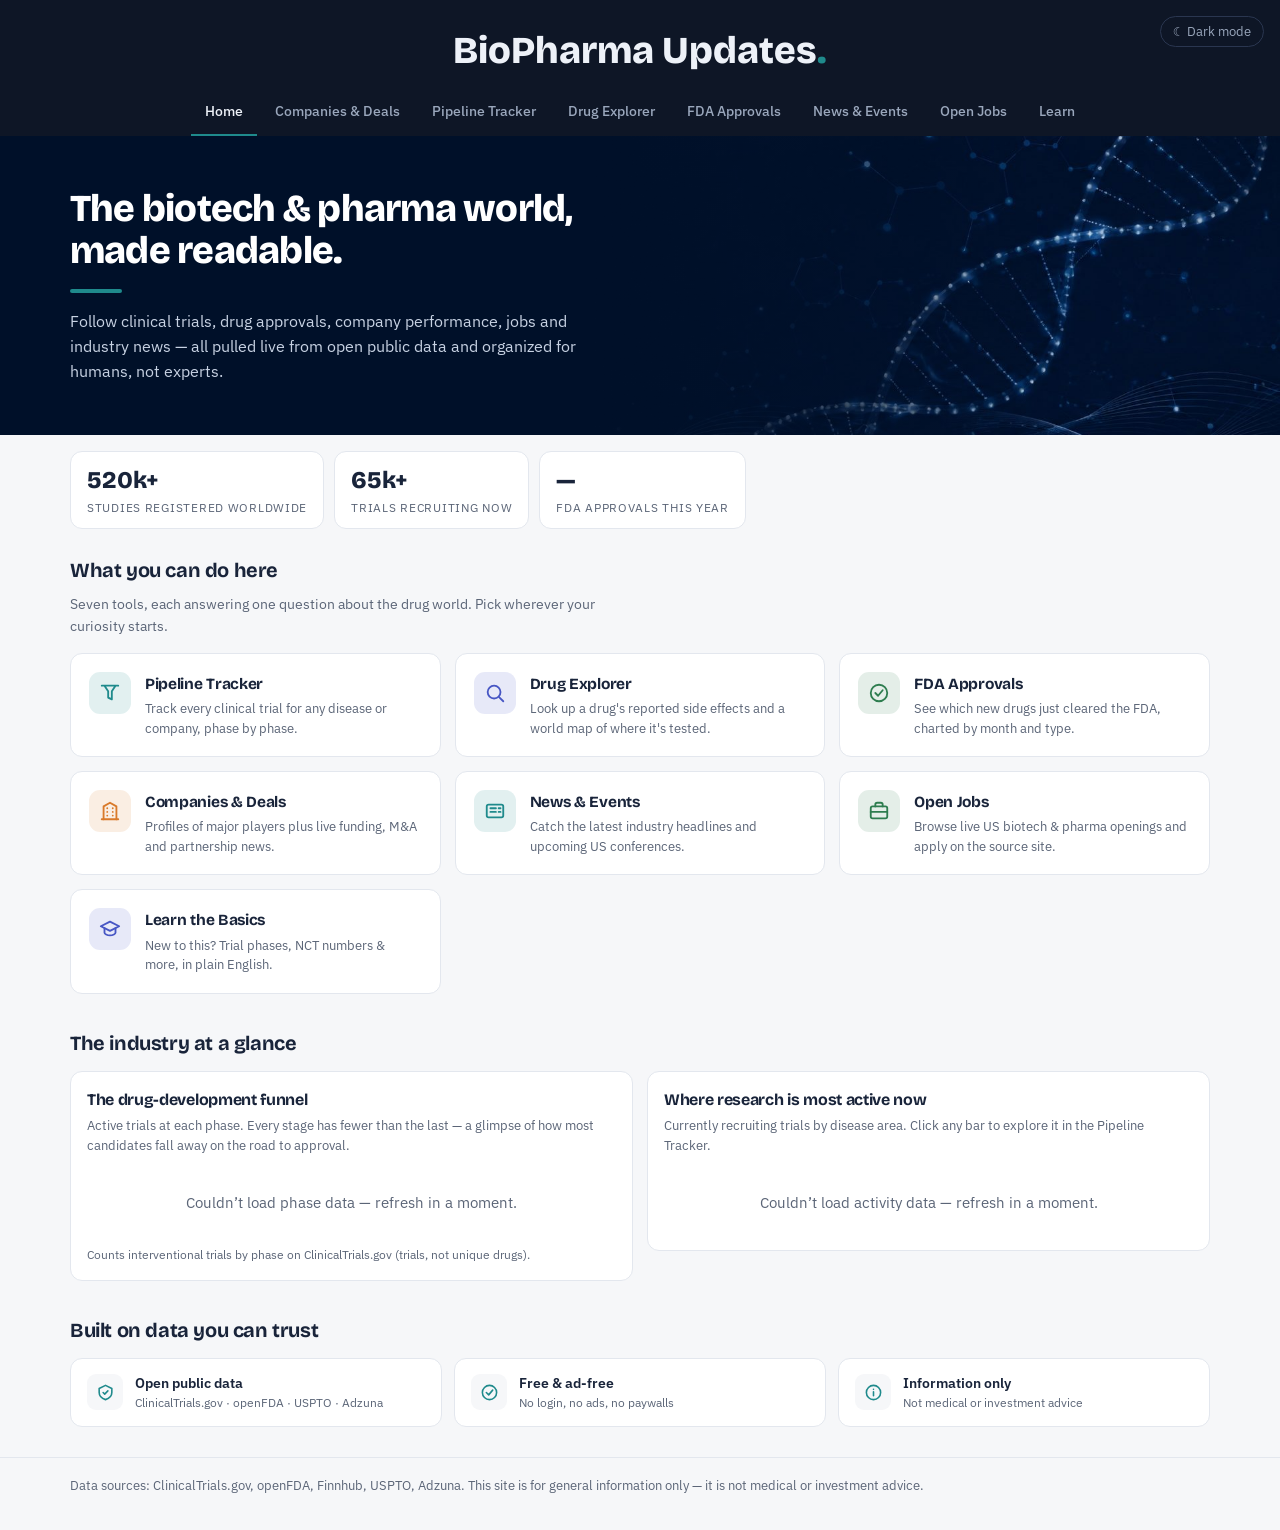
==== index.html @ 458af6ed "Add files via upload" ====
<!DOCTYPE html>
<html lang="en">
<head>
  <meta charset="UTF-8" />
  <meta name="viewport" content="width=device-width, initial-scale=1.0" />
  <title>BioPharma Updates — Trials, Stocks & Drug Intelligence</title>
  <meta name="description" content="Free dashboards for clinical trial pipelines, pharma stocks, FDA approvals, drug safety and jobs." />
  <link rel="preconnect" href="https://fonts.googleapis.com" />
  <link rel="preconnect" href="https://fonts.gstatic.com" crossorigin />
  <link href="https://fonts.googleapis.com/css2?family=Bricolage+Grotesque:opsz,wght@12..96,400;12..96,600;12..96,800&family=IBM+Plex+Sans:wght@400;500;600&family=IBM+Plex+Mono:wght@400;500&display=swap" rel="stylesheet" />
  <link rel="stylesheet" href="styles.css" />
</head>
<body>

  <header class="topbar">
    <button class="theme-toggle">☾ Dark mode</button>
    <a class="brand" href="index.html">BioPharma Updates<span class="dot">.</span></a>
    <nav class="menu">
      <a href="index.html">Home</a>
      <a href="companies.html">Companies &amp; Deals</a>
      <a href="pipeline.html">Pipeline Tracker</a>
      <a href="drugs.html">Drug Explorer</a>
      <a href="approvals.html">FDA Approvals</a>
      <a href="news.html">News &amp; Events</a>
      <a href="jobs.html">Open Jobs</a>
      <a href="learn.html">Learn</a>
    </nav>
  </header>

  <!-- Hero: DNA graphic from the image, headline & caption as real text -->
  <section class="hero2">
    <img src="hero.jpg" alt="" class="hero2-img" aria-hidden="true" />
    <div class="hero2-overlay"></div>
    <div class="wrap hero2-inner">
      <h1 class="hero2-title">The biotech &amp; pharma world,<br />made readable.</h1>
      <div class="hero2-rule"></div>
      <p class="hero2-sub">Follow clinical trials, drug approvals, company performance, jobs and
         industry news — all pulled live from open public data and organized for humans, not experts.</p>
    </div>
  </section>

  <main class="wrap">
    <div class="stats">
      <div class="stat"><div class="num" id="statStudies">520k+</div><div class="lbl">Studies registered worldwide</div></div>
      <div class="stat"><div class="num" id="statRecruiting">65k+</div><div class="lbl">Trials recruiting now</div></div>
      <div class="stat"><div class="num" id="statApprovals">—</div><div class="lbl">FDA approvals this year</div></div>
    </div>

    <!-- WHAT YOU CAN DO HERE -->
    <h2 class="section-title">What you can do here</h2>
    <p style="color:var(--muted);font-size:14px;margin:-4px 0 16px;max-width:70ch">
      Seven tools, each answering one question about the drug world. Pick wherever your curiosity starts.
    </p>
    <div class="grid cols-3">

      <a class="tool-card" href="pipeline.html">
        <span class="tool-icon ic-teal" aria-hidden="true"><svg viewBox="0 0 24 24" fill="none" stroke="currentColor" stroke-width="2" stroke-linecap="round" stroke-linejoin="round"><path d="M3 4h18M6 4l4 6v7l4 2v-9l4-6"/></svg></span>
        <div><h3 class="tool-title">Pipeline Tracker</h3><p class="tool-q">Track every clinical trial for any disease or company, phase by phase.</p></div>
      </a>

      <a class="tool-card" href="drugs.html">
        <span class="tool-icon ic-indigo" aria-hidden="true"><svg viewBox="0 0 24 24" fill="none" stroke="currentColor" stroke-width="2" stroke-linecap="round" stroke-linejoin="round"><circle cx="11" cy="11" r="7"/><path d="M21 21l-4.3-4.3"/></svg></span>
        <div><h3 class="tool-title">Drug Explorer</h3><p class="tool-q">Look up a drug's reported side effects and a world map of where it's tested.</p></div>
      </a>

      <a class="tool-card" href="approvals.html">
        <span class="tool-icon ic-green" aria-hidden="true"><svg viewBox="0 0 24 24" fill="none" stroke="currentColor" stroke-width="2" stroke-linecap="round" stroke-linejoin="round"><circle cx="12" cy="12" r="9"/><path d="M8 12l3 3 5-6"/></svg></span>
        <div><h3 class="tool-title">FDA Approvals</h3><p class="tool-q">See which new drugs just cleared the FDA, charted by month and type.</p></div>
      </a>

      <a class="tool-card" href="companies.html">
        <span class="tool-icon ic-amber" aria-hidden="true"><svg viewBox="0 0 24 24" fill="none" stroke="currentColor" stroke-width="2" stroke-linecap="round" stroke-linejoin="round"><path d="M3 21h18"/><path d="M5 21V7l7-4 7 4v14"/><path d="M9 9h.01M9 13h.01M9 17h.01M15 9h.01M15 13h.01M15 17h.01"/></svg></span>
        <div><h3 class="tool-title">Companies &amp; Deals</h3><p class="tool-q">Profiles of major players plus live funding, M&amp;A and partnership news.</p></div>
      </a>

      <a class="tool-card" href="news.html">
        <span class="tool-icon ic-teal" aria-hidden="true"><svg viewBox="0 0 24 24" fill="none" stroke="currentColor" stroke-width="2" stroke-linecap="round" stroke-linejoin="round"><rect x="3" y="5" width="18" height="14" rx="2"/><path d="M7 9h6M7 13h6M16 9h2M16 13h2"/></svg></span>
        <div><h3 class="tool-title">News &amp; Events</h3><p class="tool-q">Catch the latest industry headlines and upcoming US conferences.</p></div>
      </a>

      <a class="tool-card" href="jobs.html">
        <span class="tool-icon ic-green" aria-hidden="true"><svg viewBox="0 0 24 24" fill="none" stroke="currentColor" stroke-width="2" stroke-linecap="round" stroke-linejoin="round"><rect x="3" y="7" width="18" height="13" rx="2"/><path d="M8 7V5a2 2 0 0 1 2-2h4a2 2 0 0 1 2 2v2"/><path d="M3 13h18"/></svg></span>
        <div><h3 class="tool-title">Open Jobs</h3><p class="tool-q">Browse live US biotech &amp; pharma openings and apply on the source site.</p></div>
      </a>

      <a class="tool-card" href="learn.html">
        <span class="tool-icon ic-indigo" aria-hidden="true"><svg viewBox="0 0 24 24" fill="none" stroke="currentColor" stroke-width="2" stroke-linecap="round" stroke-linejoin="round"><path d="M12 4 2 9l10 5 10-5z"/><path d="M6 11v5c0 1.2 2.7 3 6 3s6-1.8 6-3v-5"/></svg></span>
        <div><h3 class="tool-title">Learn the Basics</h3><p class="tool-q">New to this? Trial phases, NCT numbers &amp; more, in plain English.</p></div>
      </a>

    </div>

    <!-- THE INDUSTRY AT A GLANCE -->
    <h2 class="section-title" style="margin-top:34px">The industry at a glance</h2>
    <div class="grid cols-2" style="align-items:start">
      <div class="panel">
        <h3 style="font-size:16px;margin-bottom:4px">The drug-development funnel</h3>
        <p style="color:var(--muted);font-size:13px;margin-bottom:14px">
          Active trials at each phase. Every stage has fewer than the last — a glimpse of how
          most candidates fall away on the road to approval.
        </p>
        <div id="funnel"><div class="message"><div class="spinner"></div>Loading…</div></div>
        <p style="color:var(--muted);font-size:11.5px;margin-top:12px">
          Counts interventional trials by phase on ClinicalTrials.gov (trials, not unique drugs).
        </p>
      </div>
      <div class="panel">
        <h3 style="font-size:16px;margin-bottom:4px">Where research is most active now</h3>
        <p style="color:var(--muted);font-size:13px;margin-bottom:14px">
          Currently recruiting trials by disease area. Click any bar to explore it in the Pipeline Tracker.
        </p>
        <div id="momentum"><div class="message"><div class="spinner"></div>Loading…</div></div>
      </div>
    </div>

    <!-- TRUST STRIP -->
    <h2 class="section-title" style="margin-top:34px">Built on data you can trust</h2>
    <div class="trust">
      <div class="trust-item">
        <span class="trust-ic" aria-hidden="true"><svg viewBox="0 0 24 24" fill="none" stroke="currentColor" stroke-width="2" stroke-linecap="round" stroke-linejoin="round"><path d="M12 3l8 4v5c0 5-3.5 7.5-8 9-4.5-1.5-8-4-8-9V7z"/><path d="M9 12l2 2 4-4"/></svg></span>
        <div><div class="trust-t">Open public data</div><div class="trust-d">ClinicalTrials.gov · openFDA · USPTO · Adzuna</div></div>
      </div>
      <div class="trust-item">
        <span class="trust-ic" aria-hidden="true"><svg viewBox="0 0 24 24" fill="none" stroke="currentColor" stroke-width="2" stroke-linecap="round" stroke-linejoin="round"><circle cx="12" cy="12" r="9"/><path d="M8 12l3 3 5-6"/></svg></span>
        <div><div class="trust-t">Free &amp; ad-free</div><div class="trust-d">No login, no ads, no paywalls</div></div>
      </div>
      <div class="trust-item">
        <span class="trust-ic" aria-hidden="true"><svg viewBox="0 0 24 24" fill="none" stroke="currentColor" stroke-width="2" stroke-linecap="round" stroke-linejoin="round"><circle cx="12" cy="12" r="9"/><path d="M12 11v5M12 8h.01"/></svg></span>
        <div><div class="trust-t">Information only</div><div class="trust-d">Not medical or investment advice</div></div>
      </div>
    </div>
  </main>

  <footer>
    <div class="wrap">
      Data sources: ClinicalTrials.gov, openFDA, Finnhub, USPTO, Adzuna. This site is for general
      information only — it is not medical or investment advice.
    </div>
  </footer>

  <script src="app.js"></script>
  <script>
    const esc = (typeof escapeHTML === "function") ? escapeHTML : (s) =>
      String(s).replace(/[&<>"']/g, (c) => ({ "&": "&amp;", "<": "&lt;", ">": "&gt;", '"': "&quot;", "'": "&#39;" }[c]));
    function compact(n) {
      if (n >= 1000000) return (n / 1000000).toFixed(1).replace(/\.0$/, "") + "M+";
      if (n >= 1000) return Math.floor(n / 1000) + "k+";
      return String(n);
    }
    async function countStudies(params) {
      const usp = new URLSearchParams(params);
      usp.set("countTotal", "true"); usp.set("pageSize", "1");
      const r = await fetch("https://clinicaltrials.gov/api/v2/studies?" + usp.toString());
      if (!r.ok) throw new Error("HTTP " + r.status);
      const d = await r.json();
      return typeof d.totalCount === "number" ? d.totalCount : null;
    }

    (async () => {
      try { const r = await fetch("https://clinicaltrials.gov/api/v2/stats/size"); const d = await r.json();
        if (d.totalStudies) document.getElementById("statStudies").textContent = compact(d.totalStudies); } catch (e) {}
      try { const n = await countStudies({ "filter.overallStatus": "RECRUITING" });
        if (n) document.getElementById("statRecruiting").textContent = compact(n); } catch (e) {}
      try {
        const year = new Date().getFullYear();
        const url = "https://api.fda.gov/drug/drugsfda.json?search=" +
          encodeURIComponent(`submissions.submission_status:"AP" AND submissions.submission_status_date:[${year}0101 TO ${year}1231]`) + "&limit=1";
        const r = await fetch(url); const d = await r.json();
        const total = d.meta && d.meta.results && d.meta.results.total;
        document.getElementById("statApprovals").textContent = total ? total.toLocaleString() : "—";
      } catch (e) { document.getElementById("statApprovals").textContent = "—"; }
    })();

    (async () => {
      const el = document.getElementById("funnel");
      const phases = [
        { label: "Phase 1", expr: "PHASE1", cls: "p1" }, { label: "Phase 2", expr: "PHASE2", cls: "p2" },
        { label: "Phase 3", expr: "PHASE3", cls: "p3" }, { label: "Phase 4", expr: "PHASE4", cls: "p4" },
      ];
      try {
        const counts = await Promise.all(phases.map((p) => countStudies({ "filter.advanced": "AREA[Phase]" + p.expr }).catch(() => null)));
        const valid = counts.filter((c) => typeof c === "number");
        if (!valid.length) throw new Error("no data");
        const max = Math.max(...valid);
        el.innerHTML = phases.map((p, i) => {
          const c = counts[i];
          const pct = (typeof c === "number" && max) ? Math.max(6, (c / max) * 100) : 6;
          return `<div class="funnel-row"><span class="funnel-label">${p.label}</span><span class="funnel-track"><span class="funnel-bar ${p.cls}" style="width:${pct}%">${c != null ? c.toLocaleString() : "—"}</span></span></div>`;
        }).join("");
      } catch (e) { el.innerHTML = '<p class="message" style="padding:20px">Couldn\u2019t load phase data — refresh in a moment.</p>'; }
    })();

    (async () => {
      const el = document.getElementById("momentum");
      const areas = [
        { name: "Cancer", q: "cancer" }, { name: "Diabetes", q: "diabetes" }, { name: "Obesity", q: "obesity" },
        { name: "Alzheimer's", q: "alzheimer" }, { name: "Depression", q: "depression" }, { name: "Asthma", q: "asthma" },
        { name: "Heart disease", q: "heart disease" }, { name: "HIV", q: "HIV" },
      ];
      try {
        const counts = await Promise.all(areas.map((a) => countStudies({ "query.cond": a.q, "filter.overallStatus": "RECRUITING" }).catch(() => null)));
        const rows = areas.map((a, i) => ({ name: a.name, q: a.q, n: counts[i] })).filter((a) => typeof a.n === "number").sort((a, b) => b.n - a.n);
        if (!rows.length) throw new Error("no data");
        const max = rows[0].n || 1;
        el.innerHTML = rows.map((a) => {
          const pct = Math.max(3, (a.n / max) * 100);
          const href = "pipeline.html?q=" + encodeURIComponent(a.q) + "&type=cond&status=RECRUITING";
          return `<a class="mom-row" href="${href}" title="Explore ${esc(a.name)} trials"><span class="mom-name">${esc(a.name)}</span><span class="bar-track"><span class="bar-fill" style="width:${pct}%"></span></span><span class="mom-n">${a.n.toLocaleString()}</span></a>`;
        }).join("");
      } catch (e) { el.innerHTML = '<p class="message" style="padding:20px">Couldn\u2019t load activity data — refresh in a moment.</p>'; }
    })();
  </script>
</body>
</html>
---- styles.css ----
/* ============================================================
   BioPharma Updates — shared stylesheet (used by every page)
   Design: dark navy header/hero + light content = the
   white/dark mix. A toggle switches the whole site to dark.
   ============================================================ */

:root {
  /* LIGHT THEME (default) */
  --bg: #F6F7F9;
  --surface: #FFFFFF;
  --ink: #19243A;
  --muted: #5B6577;
  --line: #E3E7EE;
  --hero: #0E1626;        /* the dark band — stays dark in both themes */
  --hero-ink: #EDF1F8;
  --hero-muted: #9AA7BC;
  /* Phase / accent colors (progress toward approval) */
  --p1: #D97A2B;
  --p2: #1F8A8C;
  --p3: #4756C4;
  --p4: #2E7D4F;
  --up: #1F8A4C;          /* stocks: gaining */
  --down: #C2433B;        /* stocks: losing */
  --radius: 12px;
}

/* DARK THEME — flipping these variables restyles every page */
[data-theme="dark"] {
  --bg: #0D1422;
  --surface: #161F33;
  --ink: #E8ECF4;
  --muted: #93A0B5;
  --line: #273349;
  --hero: #0A0F1B;
}

* { margin: 0; padding: 0; box-sizing: border-box; }

/* The HTML "hidden" attribute must win over display rules like flex/grid. */
[hidden] { display: none !important; }

body {
  background: var(--bg);
  color: var(--ink);
  font-family: "IBM Plex Sans", system-ui, sans-serif;
  font-size: 15px;
  line-height: 1.55;
}

.wrap { max-width: 1180px; margin: 0 auto; padding: 0 20px; }

h1, h2, h3, .display { font-family: "Bricolage Grotesque", sans-serif; letter-spacing: -0.02em; }
a { color: var(--p2); }

/* ---------- Top navigation (dark band, brand centered) ---------- */
.topbar {
  background: var(--hero);
  color: var(--hero-ink);
  padding: 22px 0 0;
  text-align: center;
}
.brand {
  font-family: "Bricolage Grotesque", sans-serif;
  font-weight: 800;
  font-size: clamp(26px, 4vw, 38px);
  color: var(--hero-ink);
  text-decoration: none;
  display: inline-block;
}
.brand .dot { color: var(--p2); }
nav.menu {
  display: flex; flex-wrap: wrap; justify-content: center;
  gap: 4px; padding: 12px 10px 0;
}
nav.menu a {
  color: var(--hero-muted);
  text-decoration: none;
  font-size: 13.5px;
  font-weight: 500;
  padding: 8px 14px 12px;
  border-bottom: 2px solid transparent;
}
nav.menu a:hover { color: var(--hero-ink); }
nav.menu a.active { color: var(--hero-ink); border-bottom-color: var(--p2); }

.theme-toggle {
  position: absolute; top: 16px; right: 16px;
  background: transparent; color: var(--hero-muted);
  border: 1px solid #2A3650; border-radius: 999px;
  padding: 5px 12px; font: inherit; font-size: 12.5px; cursor: pointer;
}
.theme-toggle:hover { color: var(--hero-ink); }
.topbar { position: relative; }

/* ---------- Hero (page intro inside the dark band) ---------- */
.hero { padding: 30px 20px 40px; text-align: center; }
.hero h1 { font-size: clamp(24px, 3.4vw, 34px); color: var(--hero-ink); }
.hero p { color: var(--hero-muted); max-width: 62ch; margin: 8px auto 0; }

/* ---------- Generic content blocks ---------- */
main { padding: 28px 0 60px; }
.section-title { font-size: 20px; margin: 26px 0 12px; }

.panel {
  background: var(--surface);
  border: 1px solid var(--line);
  border-radius: var(--radius);
  padding: 16px;
}

.grid { display: grid; gap: 14px; }
.grid.cols-3 { grid-template-columns: repeat(3, 1fr); }
.grid.cols-2 { grid-template-columns: repeat(2, 1fr); }
@media (max-width: 900px) { .grid.cols-3 { grid-template-columns: 1fr 1fr; } }
@media (max-width: 600px) { .grid.cols-3, .grid.cols-2 { grid-template-columns: 1fr; } }

/* Feature cards on the homepage */
.feature {
  background: var(--surface);
  border: 1px solid var(--line);
  border-radius: var(--radius);
  padding: 20px;
  text-decoration: none;
  color: var(--ink);
  display: block;
  transition: transform 0.12s ease, box-shadow 0.12s ease;
}
.feature:hover { transform: translateY(-3px); box-shadow: 0 8px 22px rgba(14,22,38,0.10); }
.feature .kicker {
  font-size: 11px; font-weight: 600; letter-spacing: 0.08em;
  text-transform: uppercase; color: var(--p2); margin-bottom: 6px;
}
.feature h3 { font-size: 17px; margin-bottom: 6px; }
.feature p { color: var(--muted); font-size: 13.5px; }

/* ---------- Forms / search panels ---------- */
.search-panel {
  background: var(--surface);
  border: 1px solid var(--line);
  border-radius: var(--radius);
  padding: 14px;
  display: flex; flex-wrap: wrap; gap: 10px; align-items: center;
}
.search-panel select, .search-panel input, .search-panel button, .key-row input, .key-row button {
  font: inherit; padding: 10px 14px; border-radius: 8px;
  border: 1px solid var(--line); background: var(--bg); color: var(--ink);
}
.search-panel input { flex: 1; min-width: 180px; }
.search-panel input:focus, .search-panel select:focus, .key-row input:focus { outline: 2px solid var(--p2); outline-offset: 1px; }
button.primary {
  background: var(--p2); color: #fff; border: none;
  font-weight: 600; cursor: pointer; padding: 10px 22px; border-radius: 8px; font: inherit;
}
button.primary:hover { filter: brightness(1.08); }

.examples { color: var(--muted); font-size: 13px; margin: 8px 4px 0; }
.examples a { cursor: pointer; }

/* ---------- Stats strip ---------- */
.stats { display: flex; flex-wrap: wrap; gap: 10px; margin: 16px 0 6px; }
.stat { background: var(--surface); border: 1px solid var(--line); border-radius: var(--radius); padding: 10px 16px; min-width: 130px; }
.stat .num { font-family: "Bricolage Grotesque", sans-serif; font-size: 24px; font-weight: 800; }
.stat .lbl { color: var(--muted); font-size: 12px; text-transform: uppercase; letter-spacing: 0.06em; }

/* ---------- Messages / spinner ---------- */
.message { text-align: center; color: var(--muted); padding: 50px 20px; }
.spinner {
  width: 28px; height: 28px; border: 3px solid var(--line);
  border-top-color: var(--p2); border-radius: 50%;
  margin: 0 auto 14px; animation: spin 0.8s linear infinite;
}
@keyframes spin { to { transform: rotate(360deg); } }
@media (prefers-reduced-motion: reduce) { .spinner { animation: none; } .feature, .card { transition: none; } }

/* ---------- Pipeline board ---------- */
.pipeline { position: relative; display: grid; grid-template-columns: repeat(4, 1fr); gap: 14px; margin: 18px 0 30px; }
.pipeline::before { content: ""; position: absolute; top: 21px; left: 4%; right: 4%; height: 2px; background: var(--line); z-index: 0; }
.col { min-width: 0; position: relative; z-index: 1; }
.capsule {
  display: flex; border-radius: 999px; overflow: hidden;
  border: 1px solid var(--line); font-weight: 600; font-size: 13px;
  margin-bottom: 12px; background: var(--surface);
}
.capsule .half-color { color: #fff; padding: 9px 0; width: 50%; text-align: center; }
.capsule .half-count { padding: 9px 0; width: 50%; text-align: center; font-family: "IBM Plex Mono", monospace; }
.col[data-phase="1"] .half-color { background: var(--p1); }
.col[data-phase="2"] .half-color { background: var(--p2); }
.col[data-phase="3"] .half-color { background: var(--p3); }
.col[data-phase="4"] .half-color { background: var(--p4); }

.card {
  background: var(--surface); border: 1px solid var(--line);
  border-left-width: 4px; border-radius: 10px;
  padding: 12px 14px; margin-bottom: 10px;
  transition: transform 0.12s ease, box-shadow 0.12s ease;
}
.card:hover { transform: translateY(-2px); box-shadow: 0 6px 18px rgba(14,22,38,0.08); }
.col[data-phase="1"] .card { border-left-color: var(--p1); }
.col[data-phase="2"] .card { border-left-color: var(--p2); }
.col[data-phase="3"] .card { border-left-color: var(--p3); }
.col[data-phase="4"] .card { border-left-color: var(--p4); }
.card .title { font-weight: 600; font-size: 13.5px; margin-bottom: 6px; }
.card .sub { color: var(--muted); font-size: 12.5px; margin-bottom: 8px; }
.card .meta { display: flex; justify-content: space-between; align-items: center; gap: 8px; flex-wrap: wrap; }
.status { font-size: 11px; font-weight: 600; padding: 2px 8px; border-radius: 999px; background: var(--bg); border: 1px solid var(--line); text-transform: capitalize; }
.status.recruiting { background: rgba(46,125,79,0.12); border-color: rgba(46,125,79,0.4); color: var(--p4); }
.mono { font-family: "IBM Plex Mono", monospace; font-size: 11.5px; color: var(--p2); text-decoration: none; }
.mono:hover { text-decoration: underline; }
.card .country { color: var(--muted); font-size: 11.5px; }
@media (max-width: 980px) { .pipeline { grid-template-columns: 1fr 1fr; } .pipeline::before { display: none; } }
@media (max-width: 560px) { .pipeline { grid-template-columns: 1fr; } }

/* ---------- Stocks ---------- */
.key-row { display: flex; flex-wrap: wrap; gap: 10px; align-items: center; margin-top: 10px; }
.key-row input { flex: 1; min-width: 220px; }
.stock {
  background: var(--surface); border: 1px solid var(--line);
  border-radius: var(--radius); padding: 16px;
}
.stock .row1 { display: flex; justify-content: space-between; align-items: baseline; gap: 8px; }
.stock .ticker { font-family: "IBM Plex Mono", monospace; font-weight: 600; }
.stock .price { font-family: "Bricolage Grotesque", sans-serif; font-size: 22px; font-weight: 800; }
.stock .name { font-weight: 600; margin-top: 2px; }
.stock .hq { color: var(--muted); font-size: 12.5px; }
.stock .chg { font-weight: 600; font-size: 13px; }
.chg.up { color: var(--up); }
.chg.down { color: var(--down); }
.stock .blurb { color: var(--muted); font-size: 12.5px; margin-top: 8px; }

/* ---------- Drug explorer ---------- */
.bar-row { display: grid; grid-template-columns: 180px 1fr 60px; gap: 10px; align-items: center; margin-bottom: 8px; font-size: 13px; }
.bar-track { background: var(--bg); border-radius: 999px; height: 10px; overflow: hidden; border: 1px solid var(--line); }
.bar-fill { height: 100%; background: var(--p3); border-radius: 999px; }
.bar-row .n { font-family: "IBM Plex Mono", monospace; color: var(--muted); text-align: right; }
@media (max-width: 560px) { .bar-row { grid-template-columns: 110px 1fr 50px; } }
.chips { display: flex; flex-wrap: wrap; gap: 8px; }
.chip {
  background: var(--surface); border: 1px solid var(--line);
  border-radius: 999px; padding: 5px 12px; font-size: 13px;
}
.chip b { font-family: "IBM Plex Mono", monospace; font-weight: 500; color: var(--muted); }
.notice {
  background: rgba(217,122,43,0.08);
  border: 1px solid rgba(217,122,43,0.35);
  border-radius: var(--radius);
  padding: 12px 16px; font-size: 13px; color: var(--ink);
  margin: 14px 0;
}

/* ---------- Learn page ---------- */
.learn-block { margin-bottom: 18px; }
.learn-block h3 { margin-bottom: 6px; font-size: 16px; }
.learn-block p { color: var(--muted); max-width: 75ch; }
.phase-tag { display: inline-block; color: #fff; border-radius: 6px; padding: 1px 8px; font-size: 12px; font-weight: 600; margin-right: 6px; }

footer {
  border-top: 1px solid var(--line);
  color: var(--muted); font-size: 12.5px;
  padding: 18px 0 34px; margin-top: 30px;
}

/* ============================================================
   ADDED: skeleton loaders, pipeline summary, News & Events
   ============================================================ */

/* Skeleton loading placeholders (shown while data is fetched) */
.skeleton {
  position: relative; overflow: hidden;
  background: var(--surface); border: 1px solid var(--line);
  border-left: 4px solid var(--line); border-radius: 10px;
  padding: 12px 14px; margin-bottom: 10px;
}
.sk-line { height: 10px; border-radius: 6px; background: var(--line); margin-bottom: 8px; }
.sk-line.short { width: 45%; }
.sk-line.med { width: 70%; }
.skeleton::after {
  content: ""; position: absolute; inset: 0;
  transform: translateX(-100%);
  background: linear-gradient(90deg, transparent, rgba(255,255,255,0.35), transparent);
  animation: shimmer 1.2s infinite;
}
[data-theme="dark"] .skeleton::after {
  background: linear-gradient(90deg, transparent, rgba(255,255,255,0.06), transparent);
}
@keyframes shimmer { 100% { transform: translateX(100%); } }
@media (prefers-reduced-motion: reduce) { .skeleton::after { animation: none; } }

/* "So what" summary banner above pipeline results */
.summary {
  background: var(--surface);
  border: 1px solid var(--line);
  border-left: 4px solid var(--p2);
  border-radius: var(--radius);
  padding: 14px 16px;
  margin: 16px 0 4px;
  font-size: 14.5px;
  line-height: 1.6;
}
.summary b { color: var(--ink); }

/* Empty-state with a suggested action */
.empty-state { text-align: center; color: var(--muted); padding: 40px 20px; }
.empty-state .big { font-family: "Bricolage Grotesque", sans-serif; font-size: 18px; color: var(--ink); margin-bottom: 6px; }

/* ---- News page ---- */
.news-tabs { display: flex; gap: 8px; margin: 6px 0 18px; flex-wrap: wrap; }
.news-tab {
  background: var(--surface); border: 1px solid var(--line);
  border-radius: 999px; padding: 8px 18px; cursor: pointer;
  font: inherit; font-size: 14px; font-weight: 600; color: var(--muted);
}
.news-tab.active { background: var(--ink); color: #fff; border-color: var(--ink); }

.news-item {
  background: var(--surface); border: 1px solid var(--line);
  border-left: 4px solid var(--p3); border-radius: 10px;
  padding: 14px 16px; margin-bottom: 10px; display: block;
  text-decoration: none; color: var(--ink);
  transition: transform 0.12s ease, box-shadow 0.12s ease;
}
.news-item:hover { transform: translateY(-2px); box-shadow: 0 6px 18px rgba(14,22,38,0.08); }
.news-item .headline { font-weight: 600; font-size: 15px; margin-bottom: 5px; }
.news-item .news-meta { color: var(--muted); font-size: 12.5px; }
.news-item .source-tag {
  display: inline-block; font-size: 11px; font-weight: 600;
  color: var(--p2); border: 1px solid var(--line); border-radius: 999px;
  padding: 1px 8px; margin-right: 8px;
}
.news-item .snippet { color: var(--muted); font-size: 13px; margin-top: 6px; }

/* ---- Events board ---- */
.event-card {
  background: var(--surface); border: 1px solid var(--line);
  border-radius: var(--radius); padding: 16px; margin-bottom: 12px;
  display: grid; grid-template-columns: 86px 1fr auto; gap: 14px; align-items: start;
}
.event-date {
  background: var(--hero); color: var(--hero-ink);
  border-radius: 10px; text-align: center; padding: 10px 6px;
}
.event-date .mon { font-size: 12px; text-transform: uppercase; letter-spacing: 0.08em; color: var(--p2); font-weight: 700; }
.event-date .day { font-family: "Bricolage Grotesque", sans-serif; font-size: 22px; font-weight: 800; line-height: 1.1; }
.event-date .yr { font-size: 12px; color: var(--hero-muted); }
.event-body .ev-name { font-weight: 600; font-size: 15.5px; margin-bottom: 4px; }
.event-body .ev-meta { color: var(--muted); font-size: 13px; line-height: 1.6; }
.event-body .ev-org { color: var(--ink); }
.cost-tag {
  font-size: 11.5px; font-weight: 700; padding: 3px 10px; border-radius: 999px;
  white-space: nowrap; align-self: start;
}
.cost-tag.free { background: rgba(46,125,79,0.12); color: var(--p4); border: 1px solid rgba(46,125,79,0.4); }
.cost-tag.paid { background: rgba(71,86,196,0.12); color: var(--p3); border: 1px solid rgba(71,86,196,0.4); }
.cost-tag.mixed { background: rgba(217,122,43,0.12); color: var(--p1); border: 1px solid rgba(217,122,43,0.4); }
@media (max-width: 560px) {
  .event-card { grid-template-columns: 70px 1fr; }
  .cost-tag { grid-column: 2; justify-self: start; margin-top: 4px; }
}

/* ============ News & Events page ============ */
.event-filters { display: flex; flex-wrap: wrap; gap: 8px; margin-top: 4px; }
.topic-chip {
  font: inherit; font-size: 13px; cursor: pointer;
  background: var(--surface); color: var(--muted);
  border: 1px solid var(--line); border-radius: 999px; padding: 7px 14px;
}
.topic-chip:hover { color: var(--ink); }
.topic-chip.active { background: var(--p2); color: #fff; border-color: var(--p2); }

/* Event cards */
.event-card {
  display: flex; gap: 14px; text-decoration: none; color: var(--ink);
  background: var(--surface); border: 1px solid var(--line);
  border-radius: var(--radius); padding: 14px;
  transition: transform 0.12s ease, box-shadow 0.12s ease;
}
.event-card:hover { transform: translateY(-2px); box-shadow: 0 6px 18px rgba(14,22,38,0.08); }
.event-date {
  flex: 0 0 56px; height: 60px; border-radius: 10px;
  background: var(--hero); color: var(--hero-ink);
  display: flex; flex-direction: column; align-items: center; justify-content: center;
}
.event-date .ed-month { font-size: 11px; text-transform: uppercase; letter-spacing: 0.06em; color: var(--p2); font-weight: 600; }
.event-date .ed-day { font-family: "Bricolage Grotesque", sans-serif; font-size: 22px; font-weight: 800; line-height: 1; }
.event-body { min-width: 0; }
.event-name { font-weight: 600; font-size: 14.5px; margin-bottom: 5px; }
.event-meta { color: var(--muted); font-size: 12.5px; margin-bottom: 2px; }
.event-tags { display: flex; flex-wrap: wrap; gap: 6px; margin-top: 8px; align-items: center; }
.cost {
  font-size: 11px; font-weight: 600; padding: 2px 9px; border-radius: 999px;
  background: var(--bg); border: 1px solid var(--line); color: var(--muted);
}
.cost.free { background: rgba(46,125,79,0.12); border-color: rgba(46,125,79,0.4); color: var(--p4); }
.event-topic { font-size: 12px; color: var(--muted); }

/* News list */
.news-item {
  display: block; text-decoration: none; color: var(--ink);
  background: var(--surface); border: 1px solid var(--line);
  border-left: 3px solid var(--p3); border-radius: 10px;
  padding: 12px 14px; margin-bottom: 10px;
  transition: transform 0.1s ease;
}
.news-item:hover { transform: translateX(2px); }
.news-title { font-weight: 600; font-size: 14px; margin-bottom: 5px; line-height: 1.4; }
.news-meta { display: flex; gap: 10px; align-items: center; }
.news-source { font-size: 12px; color: var(--p2); font-weight: 500; }
.news-time { font-size: 12px; color: var(--muted); }
@media (max-width: 560px) { .event-date { flex-basis: 48px; height: 54px; } }

/* ============ FDA Approvals (month-grouped rows) ============ */
.appr-group { margin-bottom: 22px; }
.appr-month {
  font-size: 13px; text-transform: uppercase; letter-spacing: 0.07em;
  color: var(--muted); font-weight: 600;
  padding-bottom: 7px; margin-bottom: 4px;
  border-bottom: 1px solid var(--line);
  display: flex; align-items: center; gap: 8px;
}
.appr-month-n {
  font-family: "IBM Plex Mono", monospace; font-size: 11px;
  background: var(--bg); border: 1px solid var(--line);
  border-radius: 999px; padding: 1px 8px; letter-spacing: 0;
}
.appr-row {
  display: grid;
  grid-template-columns: 116px minmax(0, 1fr) auto;
  gap: 14px; align-items: center;
  padding: 12px 6px;
  border-bottom: 1px solid var(--line);
}
.appr-row:hover { background: var(--surface); }
.appr-type {
  font-size: 11px; font-weight: 600; text-align: center;
  padding: 4px 0; border-radius: 999px;
  border: 1px solid transparent;
}
.appr-type.biologic { background: rgba(31,138,140,0.14); color: var(--p2); border-color: rgba(31,138,140,0.4); }
.appr-type.brand    { background: rgba(71,86,196,0.14);  color: var(--p3); border-color: rgba(71,86,196,0.4); }
.appr-type.generic  { background: rgba(217,122,43,0.14); color: var(--p1); border-color: rgba(217,122,43,0.4); }
.appr-type.other    { background: var(--bg); color: var(--muted); border-color: var(--line); }
.appr-main { min-width: 0; }
.appr-drug { font-weight: 600; font-size: 14px; }
.appr-generic { color: var(--muted); font-weight: 400; font-size: 13px; }
.appr-sub { color: var(--muted); font-size: 12.5px; margin-top: 2px; }
.appr-meta { text-align: right; white-space: nowrap; }
.appr-date { display: block; font-size: 12.5px; font-weight: 500; }
.appr-app { font-family: "IBM Plex Mono", monospace; font-size: 11px; color: var(--muted); }
@media (max-width: 600px) {
  .appr-row { grid-template-columns: 1fr auto; gap: 8px; }
  .appr-type { grid-column: 1 / -1; justify-self: start; padding: 3px 12px; }
}

/* ============ FDA Approvals — chart + table ============ */
.appr-chart { display: flex; gap: 10px; align-items: flex-end; padding: 8px 4px 0; overflow-x: auto; min-height: 170px; }
.cbar { display: flex; flex-direction: column; align-items: center; gap: 5px; min-width: 44px; }
.cbar-n { font-family: "IBM Plex Mono", monospace; font-size: 12px; font-weight: 600; }
.cbar-stack {
  width: 32px; height: 130px; display: flex; flex-direction: column-reverse;
  background: var(--bg); border: 1px solid var(--line); border-bottom: none;
  border-radius: 6px 6px 0 0; overflow: hidden;
}
.cseg { width: 100%; transition: height 0.3s ease; }
.cseg.generic { background: var(--p1); }
.cseg.brand { background: var(--p3); }
.cseg.biologic { background: var(--p2); }
.cbar-label { font-size: 11px; color: var(--muted); text-align: center; line-height: 1.25; }
.chart-legend { display: flex; gap: 16px; flex-wrap: wrap; margin-top: 12px; font-size: 12.5px; color: var(--muted); }
.chart-legend span { display: inline-flex; align-items: center; gap: 6px; }
.lg-dot { width: 10px; height: 10px; border-radius: 3px; display: inline-block; }

.appr-table-wrap { overflow-x: auto; margin-top: 16px; border: 1px solid var(--line); border-radius: var(--radius); }
.appr-table { width: 100%; border-collapse: collapse; font-size: 13.5px; }
.appr-table th, .appr-table td { text-align: left; padding: 11px 14px; border-bottom: 1px solid var(--line); vertical-align: top; }
.appr-table th {
  background: var(--surface); font-size: 11.5px; text-transform: uppercase;
  letter-spacing: 0.05em; color: var(--muted); white-space: nowrap;
}
.appr-table th[data-sort] { cursor: pointer; user-select: none; }
.appr-table th[data-sort]:hover { color: var(--ink); }
.appr-table tbody tr:last-child td { border-bottom: none; }
.appr-table tbody tr:hover { background: var(--surface); }
.appr-table td.nowrap { white-space: nowrap; }
.appr-table .appr-drug { font-weight: 600; }
.appr-table .appr-generic { color: var(--muted); font-weight: 400; font-size: 12.5px; }
.appr-table .appr-date { font-size: 12.5px; }
.appr-table .appr-app { font-family: "IBM Plex Mono", monospace; font-size: 11.5px; color: var(--muted); }
.appr-table .appr-type { display: inline-block; padding: 3px 10px; font-size: 11px; }
.appr-table a.appr-app { color: var(--p2); text-decoration: none; }
.appr-table a.appr-app:hover { text-decoration: underline; }

/* ============ Homepage: funnel + momentum ============ */
.funnel-row { display: flex; align-items: center; gap: 12px; margin-bottom: 10px; }
.funnel-label { width: 64px; text-align: right; font-weight: 600; font-size: 13px; flex: none; color: var(--ink); }
.funnel-track { flex: 1; display: flex; justify-content: center; }
.funnel-bar {
  height: 34px; border-radius: 6px; min-width: 44px;
  display: flex; align-items: center; justify-content: center;
  color: #fff; font-weight: 600; font-size: 12.5px;
  font-family: "IBM Plex Mono", monospace;
  transition: width 0.5s ease;
}
.funnel-bar.p1 { background: var(--p1); }
.funnel-bar.p2 { background: var(--p2); }
.funnel-bar.p3 { background: var(--p3); }
.funnel-bar.p4 { background: var(--p4); }

.mom-row {
  display: grid; grid-template-columns: 110px 1fr 64px; gap: 10px;
  align-items: center; padding: 6px 0; text-decoration: none; color: var(--ink);
}
.mom-row + .mom-row { border-top: 1px solid var(--line); }
.mom-name { font-size: 13.5px; font-weight: 500; }
.mom-row:hover .mom-name { color: var(--p2); }
.mom-row:hover .bar-fill { filter: brightness(1.12); }
.mom-n { font-family: "IBM Plex Mono", monospace; font-size: 12.5px; color: var(--muted); text-align: right; }

/* ============ Homepage: tool cards, trust strip, bar fill fix ============ */
.tool-card {
  display: flex; gap: 14px; align-items: flex-start; padding: 18px;
  background: var(--surface); border: 1px solid var(--line); border-radius: var(--radius);
  text-decoration: none; color: var(--ink);
  transition: transform 0.12s ease, box-shadow 0.12s ease, border-color 0.12s ease;
}
.tool-card:hover { transform: translateY(-3px); box-shadow: 0 10px 26px rgba(14,22,38,0.10); }
.tool-icon { flex: none; width: 42px; height: 42px; border-radius: 11px; display: flex; align-items: center; justify-content: center; }
.tool-icon svg { width: 22px; height: 22px; }
.ic-teal   { background: rgba(31,138,140,0.13); color: var(--p2); }
.ic-indigo { background: rgba(71,86,196,0.13);  color: var(--p3); }
.ic-green  { background: rgba(46,125,79,0.13);  color: var(--p4); }
.ic-amber  { background: rgba(217,122,43,0.13); color: var(--p1); }
.tool-title { font-size: 15.5px; margin-bottom: 3px; }
.tool-q { color: var(--muted); font-size: 13px; line-height: 1.5; }

.trust { display: flex; flex-wrap: wrap; gap: 12px; }
.trust-item {
  flex: 1; min-width: 220px; display: flex; gap: 12px; align-items: center;
  background: var(--surface); border: 1px solid var(--line); border-radius: var(--radius); padding: 14px 16px;
}
.trust-ic { flex: none; width: 36px; height: 36px; border-radius: 9px; display: flex; align-items: center; justify-content: center; background: var(--bg); color: var(--p2); }
.trust-ic svg { width: 19px; height: 19px; }
.trust-t { font-weight: 600; font-size: 13.5px; }
.trust-d { color: var(--muted); font-size: 12px; }

/* Make sure momentum bars always show a colored fill */
.mom-row .bar-track { background: var(--bg); border: 1px solid var(--line); border-radius: 999px; height: 12px; overflow: hidden; }
.mom-row .bar-fill { display: block; height: 100%; background: var(--p2); border-radius: 999px; transition: width 0.5s ease; }

/* ============ Open Jobs page ============ */
.jobs-toolbar { display: flex; gap: 10px; flex-wrap: wrap; align-items: center; margin-top: 4px; }
.job-card {
  display: block; background: var(--surface); border: 1px solid var(--line);
  border-left: 3px solid var(--p2); border-radius: 10px;
  padding: 14px 16px; text-decoration: none; color: var(--ink);
  transition: transform 0.12s ease, box-shadow 0.12s ease;
}
.job-card:hover { transform: translateY(-2px); box-shadow: 0 6px 18px rgba(14,22,38,0.08); }
.job-top { display: flex; justify-content: space-between; gap: 10px; align-items: flex-start; }
.job-title { font-weight: 600; font-size: 14.5px; line-height: 1.35; }
.job-remote {
  flex: none; font-size: 11px; font-weight: 600; color: var(--p4);
  background: rgba(46,125,79,0.12); border: 1px solid rgba(46,125,79,0.4);
  border-radius: 999px; padding: 2px 9px; white-space: nowrap;
}
.job-company { font-size: 13px; margin-top: 4px; font-weight: 500; }
.job-loc { color: var(--muted); font-weight: 400; }
.job-meta { display: flex; justify-content: space-between; gap: 10px; align-items: center; margin-top: 10px; flex-wrap: wrap; }
.job-tags { display: flex; gap: 6px; flex-wrap: wrap; }
.job-tag { font-size: 11px; color: var(--muted); background: var(--bg); border: 1px solid var(--line); border-radius: 999px; padding: 1px 8px; }
.job-date { font-size: 12px; color: var(--muted); white-space: nowrap; }
.job-tag.job-salary { color: var(--p4); background: rgba(46,125,79,0.10); border-color: rgba(46,125,79,0.35); font-weight: 600; }

/* ============ Homepage hero (text over DNA graphic) ============ */
.hero2 { position: relative; background: #001029; overflow: hidden; }
.hero2-img {
  position: absolute; inset: 0; width: 100%; height: 100%;
  object-fit: cover; object-position: right center;
}
.hero2-overlay {
  position: absolute; inset: 0;
  background: linear-gradient(90deg,
    #001029 0%, #001029 46%, rgba(0,16,41,0.55) 64%, rgba(0,16,41,0) 82%);
}
.hero2-inner { position: relative; padding-top: 52px; padding-bottom: 52px; }
.hero2-title {
  color: #fff; font-family: "Bricolage Grotesque", sans-serif;
  font-size: 38px; line-height: 1.12; font-weight: 800; margin: 0;
}
.hero2-rule { width: 52px; height: 4px; background: var(--p2); border-radius: 2px; margin: 16px 0; }
.hero2-sub { color: #c7d2e3; font-size: 15.5px; line-height: 1.6; max-width: 52ch; margin: 0; }
@media (max-width: 760px) {
  .hero2-overlay { background: linear-gradient(180deg, rgba(0,16,41,0.45) 0%, #001029 72%); }
  .hero2-title { font-size: 27px; }
  .hero2-sub { font-size: 14px; }
  .hero2-inner { padding-top: 40px; padding-bottom: 40px; }
}

/* ============ Companies & Deals ============ */
.co-card { display: flex; flex-direction: column; background: var(--surface); border: 1px solid var(--line); border-radius: var(--radius); padding: 16px; }
.co-head { display: flex; justify-content: space-between; align-items: flex-start; gap: 8px; }
.co-name { font-weight: 700; font-size: 15.5px; font-family: "Bricolage Grotesque", sans-serif; }
.co-type { flex: none; font-size: 10.5px; font-weight: 600; padding: 2px 8px; border-radius: 999px; border: 1px solid transparent; white-space: nowrap; }
.co-type.bigpharma { background: rgba(71,86,196,0.13); color: var(--p3); border-color: rgba(71,86,196,0.4); }
.co-type.biotech   { background: rgba(31,138,140,0.13); color: var(--p2); border-color: rgba(31,138,140,0.4); }
.co-type.emerging  { background: rgba(217,122,43,0.13); color: var(--p1); border-color: rgba(217,122,43,0.4); }
.co-meta { color: var(--muted); font-size: 12px; margin-top: 3px; }
.co-blurb { font-size: 13px; line-height: 1.5; margin: 10px 0; flex: 1; }
.co-tags { display: flex; gap: 6px; flex-wrap: wrap; margin-bottom: 12px; }
.co-tag { font-size: 11px; color: var(--muted); background: var(--bg); border: 1px solid var(--line); border-radius: 999px; padding: 1px 8px; }
.co-link { font-size: 13px; font-weight: 600; color: var(--p2); text-decoration: none; }
.co-link:hover { text-decoration: underline; }

.news-item { display: block; padding: 12px 14px; border: 1px solid var(--line); border-radius: 10px; margin-bottom: 9px; text-decoration: none; color: var(--ink); background: var(--surface); transition: transform 0.1s ease, box-shadow 0.1s ease; }
.news-item:hover { transform: translateY(-1px); box-shadow: 0 4px 14px rgba(14,22,38,0.07); }
.news-title { font-weight: 500; font-size: 14px; line-height: 1.4; }
.news-src { color: var(--muted); font-size: 12px; margin-top: 4px; }
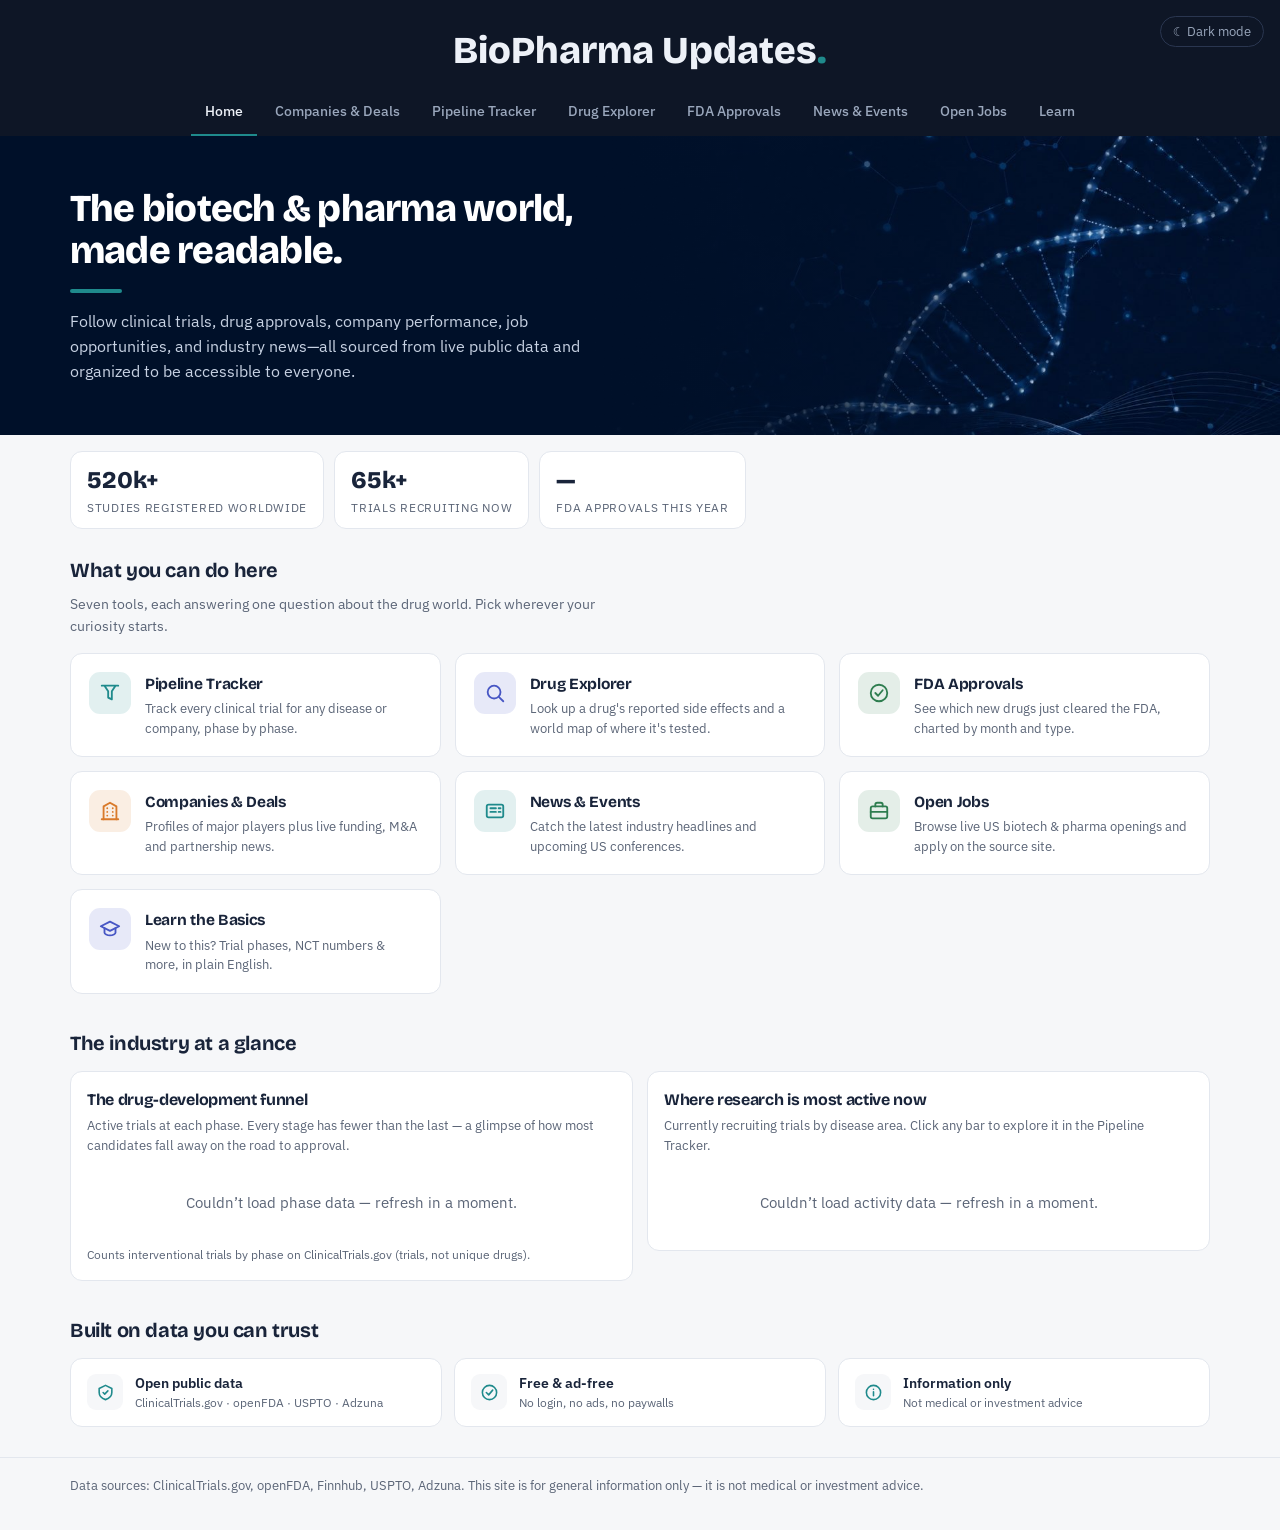
==== commit b8676bbb: "Revise hero2-sub paragraph wording Updated the hero2-sub paragraph for clarity and accessibility." ====
--- a/index.html
+++ b/index.html
@@ -34,8 +34,8 @@
     <div class="wrap hero2-inner">
       <h1 class="hero2-title">The biotech &amp; pharma world,<br />made readable.</h1>
       <div class="hero2-rule"></div>
-      <p class="hero2-sub">Follow clinical trials, drug approvals, company performance, jobs and
-         industry news — all pulled live from open public data and organized for humans, not experts.</p>
+      <p class="hero2-sub">Follow clinical trials, drug approvals, company performance, job opportunities, 
+        and industry news—all sourced from live public data and organized to be accessible to everyone.</p>
     </div>
   </section>
 
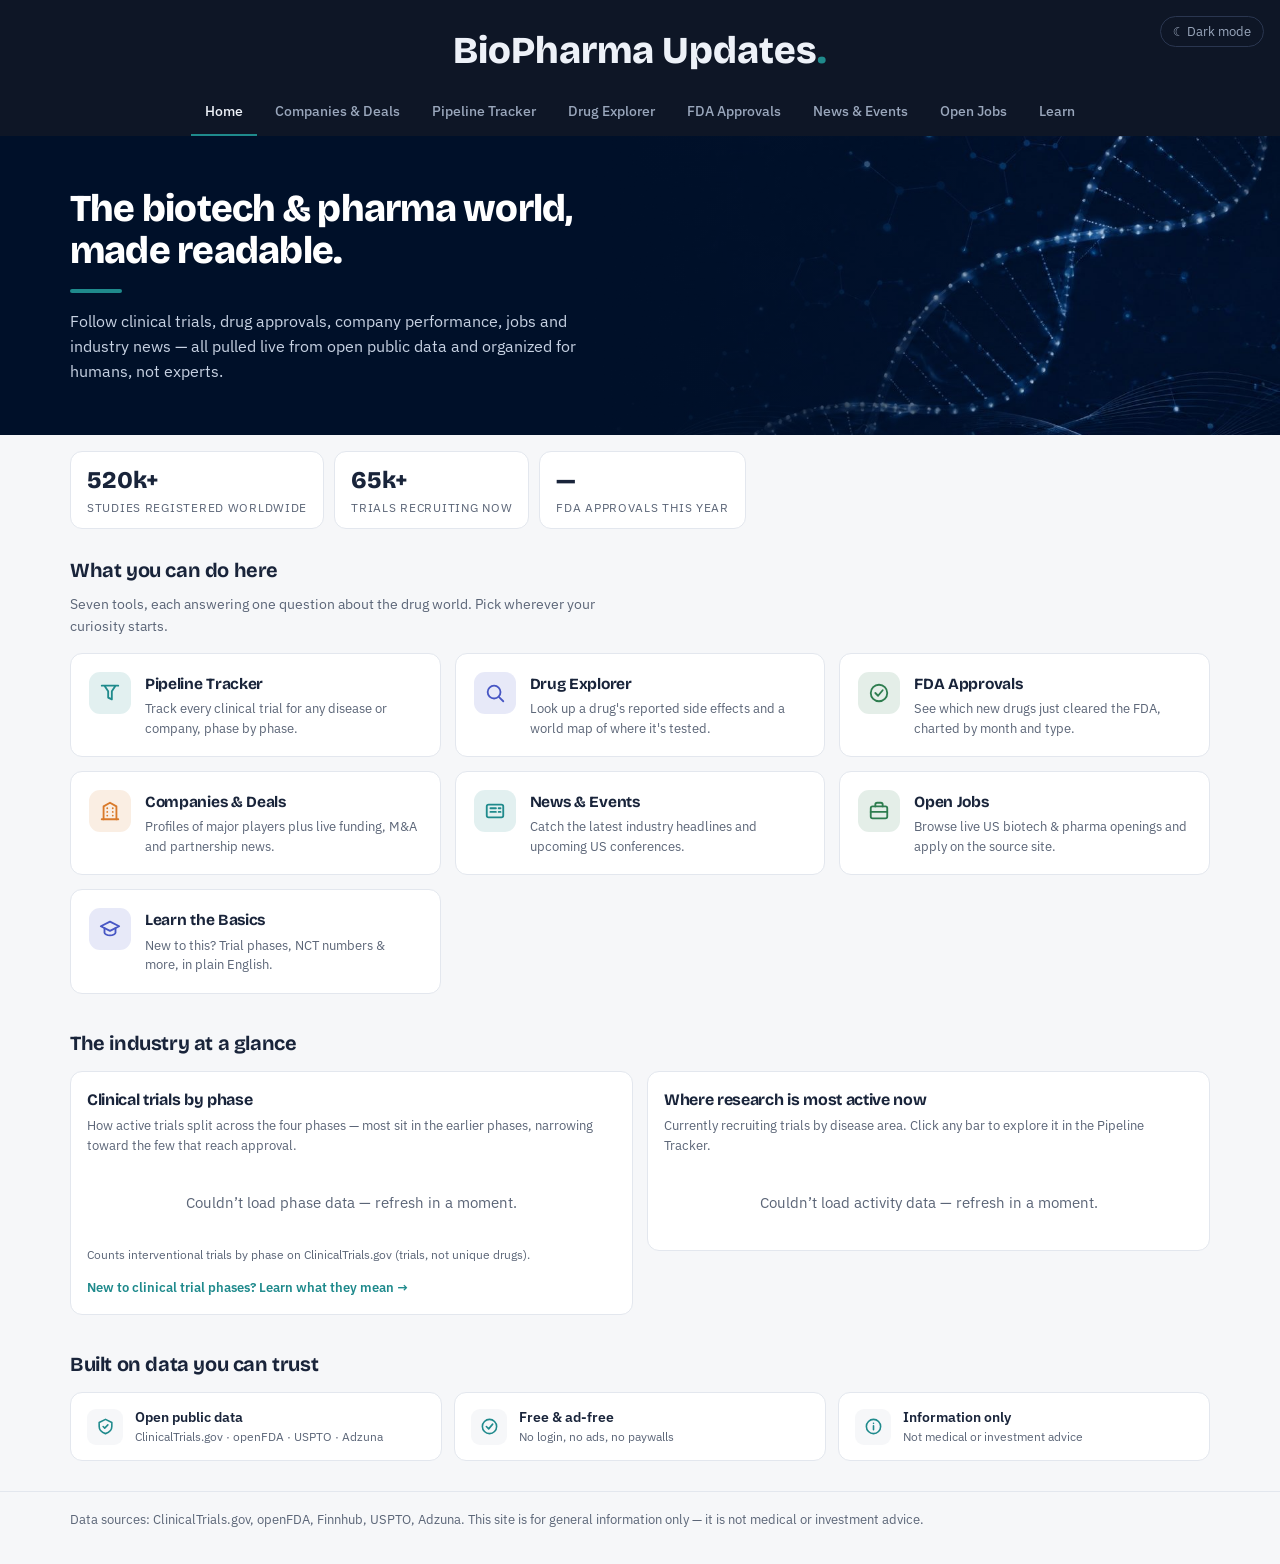
==== commit 6652e253: "Add files via upload" ====
--- a/index.html
+++ b/index.html
@@ -34,8 +34,8 @@
     <div class="wrap hero2-inner">
       <h1 class="hero2-title">The biotech &amp; pharma world,<br />made readable.</h1>
       <div class="hero2-rule"></div>
-      <p class="hero2-sub">Follow clinical trials, drug approvals, company performance, job opportunities, 
-        and industry news—all sourced from live public data and organized to be accessible to everyone.</p>
+      <p class="hero2-sub">Follow clinical trials, drug approvals, company performance, jobs and
+         industry news — all pulled live from open public data and organized for humans, not experts.</p>
     </div>
   </section>
 
@@ -94,15 +94,16 @@
     <h2 class="section-title" style="margin-top:34px">The industry at a glance</h2>
     <div class="grid cols-2" style="align-items:start">
       <div class="panel">
-        <h3 style="font-size:16px;margin-bottom:4px">The drug-development funnel</h3>
+        <h3 style="font-size:16px;margin-bottom:4px">Clinical trials by phase</h3>
         <p style="color:var(--muted);font-size:13px;margin-bottom:14px">
-          Active trials at each phase. Every stage has fewer than the last — a glimpse of how
-          most candidates fall away on the road to approval.
+          How active trials split across the four phases — most sit in the earlier phases,
+          narrowing toward the few that reach approval.
         </p>
         <div id="funnel"><div class="message"><div class="spinner"></div>Loading…</div></div>
         <p style="color:var(--muted);font-size:11.5px;margin-top:12px">
           Counts interventional trials by phase on ClinicalTrials.gov (trials, not unique drugs).
         </p>
+        <a class="pie-learn" href="learn.html">New to clinical trial phases? Learn what they mean →</a>
       </div>
       <div class="panel">
         <h3 style="font-size:16px;margin-bottom:4px">Where research is most active now</h3>
@@ -181,12 +182,31 @@
         const counts = await Promise.all(phases.map((p) => countStudies({ "filter.advanced": "AREA[Phase]" + p.expr }).catch(() => null)));
         const valid = counts.filter((c) => typeof c === "number");
         if (!valid.length) throw new Error("no data");
-        const max = Math.max(...valid);
-        el.innerHTML = phases.map((p, i) => {
-          const c = counts[i];
-          const pct = (typeof c === "number" && max) ? Math.max(6, (c / max) * 100) : 6;
-          return `<div class="funnel-row"><span class="funnel-label">${p.label}</span><span class="funnel-track"><span class="funnel-bar ${p.cls}" style="width:${pct}%">${c != null ? c.toLocaleString() : "—"}</span></span></div>`;
+        const total = valid.reduce((a, b) => a + b, 0) || 1;
+        const cx = 90, cy = 90, r = 78, ir = 47;
+        let ang = 0, slices = "";
+        phases.forEach((p, i) => {
+          const c = counts[i] || 0;
+          if (!c) return;
+          const frac = c / total, a0 = ang, a1 = ang + frac * 360; ang = a1;
+          const xy = (a) => { const rad = (a - 90) * Math.PI / 180; return [cx + r * Math.cos(rad), cy + r * Math.sin(rad)]; };
+          if (frac >= 0.999) { slices += `<circle cx="${cx}" cy="${cy}" r="${r}" fill="var(--${p.cls})"></circle>`; return; }
+          const [x0, y0] = xy(a0), [x1, y1] = xy(a1), large = (a1 - a0) > 180 ? 1 : 0;
+          slices += `<path d="M${cx},${cy} L${x0.toFixed(2)},${y0.toFixed(2)} A${r},${r} 0 ${large} 1 ${x1.toFixed(2)},${y1.toFixed(2)} Z" fill="var(--${p.cls})"></path>`;
+        });
+        const legend = phases.map((p, i) => {
+          const c = counts[i] || 0, pct = Math.round(c / total * 100);
+          return `<span class="pie-lg"><i class="lg-dot" style="background:var(--${p.cls})"></i>${p.label} <b>${c.toLocaleString()}</b> <span class="pie-pct">${pct}%</span></span>`;
         }).join("");
+        el.innerHTML = `<div class="pie-wrap">
+            <svg viewBox="0 0 180 180" class="pie-svg" role="img" aria-label="Clinical trials by phase">
+              ${slices}
+              <circle cx="${cx}" cy="${cy}" r="${ir}" fill="var(--surface)"></circle>
+              <text x="90" y="85" text-anchor="middle" class="pie-c-n">${total.toLocaleString()}</text>
+              <text x="90" y="103" text-anchor="middle" class="pie-c-l">trials</text>
+            </svg>
+            <div class="pie-legend">${legend}</div>
+          </div>`;
       } catch (e) { el.innerHTML = '<p class="message" style="padding:20px">Couldn\u2019t load phase data — refresh in a moment.</p>'; }
     })();
 
--- a/styles.css
+++ b/styles.css
@@ -98,7 +98,7 @@
 .hero p { color: var(--hero-muted); max-width: 62ch; margin: 8px auto 0; }
 
 /* ---------- Generic content blocks ---------- */
-main { padding: 28px 0 60px; }
+main { padding: 40px 0 60px; }
 .section-title { font-size: 20px; margin: 26px 0 12px; }
 
 .panel {
@@ -613,3 +613,34 @@
 .news-item:hover { transform: translateY(-1px); box-shadow: 0 4px 14px rgba(14,22,38,0.07); }
 .news-title { font-weight: 500; font-size: 14px; line-height: 1.4; }
 .news-src { color: var(--muted); font-size: 12px; margin-top: 4px; }
+
+/* ============ Homepage phase pie/donut ============ */
+.pie-wrap { display: flex; align-items: center; gap: 20px; flex-wrap: wrap; }
+.pie-svg { width: 168px; height: 168px; flex: none; }
+.pie-c-n { font-family: "Bricolage Grotesque", sans-serif; font-weight: 800; font-size: 26px; fill: var(--ink); }
+.pie-c-l { font-size: 11px; fill: var(--muted); text-transform: uppercase; letter-spacing: 0.08em; }
+.pie-legend { display: flex; flex-direction: column; gap: 9px; min-width: 150px; }
+.pie-lg { font-size: 13px; color: var(--ink); display: flex; align-items: center; gap: 7px; }
+.pie-lg b { font-family: "IBM Plex Mono", monospace; font-weight: 500; }
+.pie-pct { color: var(--muted); font-size: 12px; margin-left: auto; }
+.pie-learn { display: inline-block; margin-top: 14px; font-size: 13px; font-weight: 600; color: var(--p2); text-decoration: none; }
+.pie-learn:hover { text-decoration: underline; }
+@media (max-width: 420px) { .pie-wrap { justify-content: center; } .pie-legend { min-width: 0; width: 100%; } }
+
+/* responsive header fixes */
+@media (max-width: 680px) {
+  .topbar { padding-top: 48px; }
+  .brand { font-size: 22px; }
+  .theme-toggle { top: 12px; right: 12px; padding: 4px 10px; font-size: 11px; }
+  nav.menu { gap: 1px; padding: 10px 6px 0; }
+  nav.menu a { font-size: 12.5px; padding: 6px 10px 9px; }
+  .hero { padding: 22px 16px 28px; }
+  .hero h1 { font-size: 22px; }
+  .hero p { font-size: 14px; }
+  main { padding-top: 30px; }
+  .section-title { font-size: 18px; }
+}
+@media (max-width: 380px) {
+  .brand { font-size: 20px; }
+  nav.menu a { font-size: 12px; padding: 6px 8px 9px; }
+}
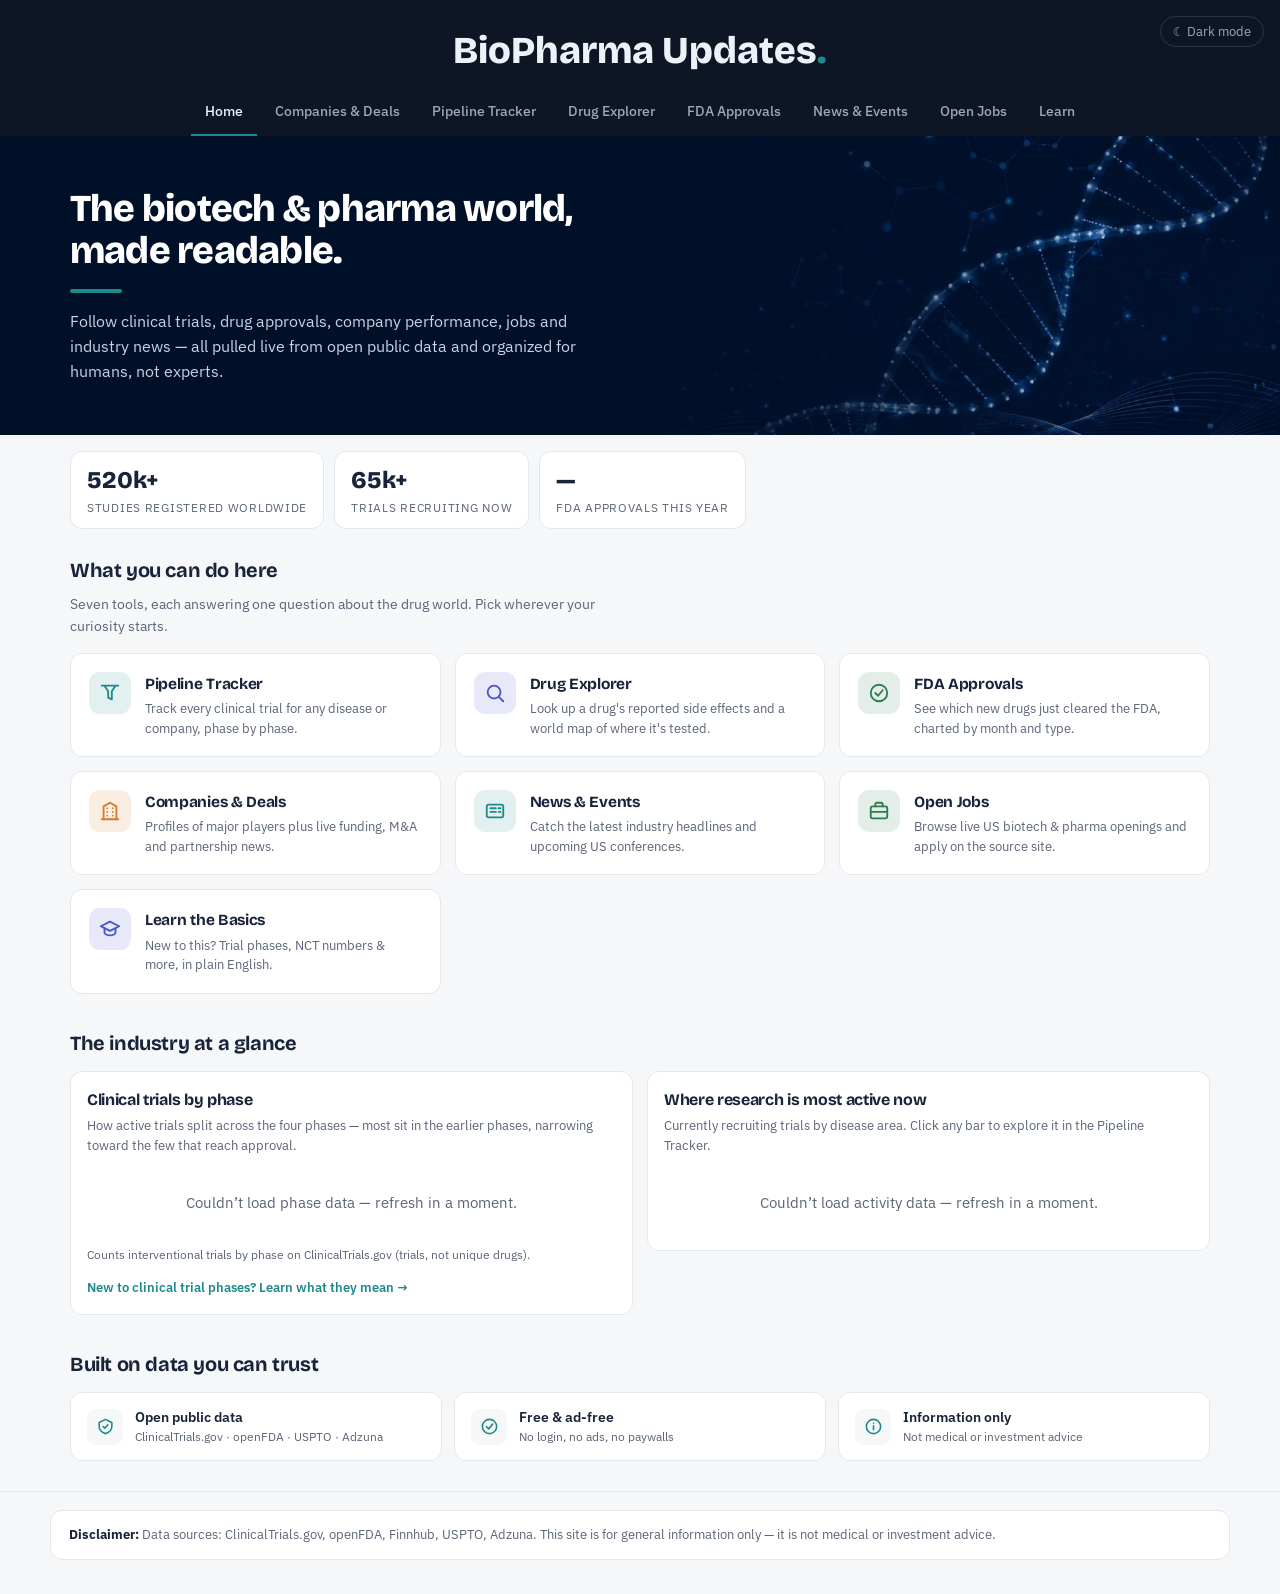
==== commit 1691178c: "Add files via upload" ====
--- a/index.html
+++ b/index.html
@@ -199,7 +199,7 @@
           return `<span class="pie-lg"><i class="lg-dot" style="background:var(--${p.cls})"></i>${p.label} <b>${c.toLocaleString()}</b> <span class="pie-pct">${pct}%</span></span>`;
         }).join("");
         el.innerHTML = `<div class="pie-wrap">
-            <svg viewBox="0 0 180 180" class="pie-svg" role="img" aria-label="Clinical trials by phase">
+            <svg viewBox="0 0 180 180" width="150" height="150" class="pie-svg" role="img" aria-label="Clinical trials by phase">
               ${slices}
               <circle cx="${cx}" cy="${cy}" r="${ir}" fill="var(--surface)"></circle>
               <text x="90" y="85" text-anchor="middle" class="pie-c-n">${total.toLocaleString()}</text>
--- a/styles.css
+++ b/styles.css
@@ -615,12 +615,12 @@
 .news-src { color: var(--muted); font-size: 12px; margin-top: 4px; }
 
 /* ============ Homepage phase pie/donut ============ */
-.pie-wrap { display: flex; align-items: center; gap: 20px; flex-wrap: wrap; }
-.pie-svg { width: 168px; height: 168px; flex: none; }
-.pie-c-n { font-family: "Bricolage Grotesque", sans-serif; font-weight: 800; font-size: 26px; fill: var(--ink); }
+.pie-wrap { display: flex; align-items: center; gap: 18px; flex-wrap: wrap; justify-content: center; }
+.pie-svg { width: 150px; height: 150px; flex: none; }
+.pie-c-n { font-family: "Bricolage Grotesque", sans-serif; font-weight: 800; font-size: 23px; fill: var(--ink); }
 .pie-c-l { font-size: 11px; fill: var(--muted); text-transform: uppercase; letter-spacing: 0.08em; }
-.pie-legend { display: flex; flex-direction: column; gap: 9px; min-width: 150px; }
-.pie-lg { font-size: 13px; color: var(--ink); display: flex; align-items: center; gap: 7px; }
+.pie-legend { display: flex; flex-direction: column; gap: 8px; min-width: 150px; }
+.pie-lg { font-size: 12.5px; color: var(--ink); display: flex; align-items: center; gap: 7px; white-space: nowrap; }
 .pie-lg b { font-family: "IBM Plex Mono", monospace; font-weight: 500; }
 .pie-pct { color: var(--muted); font-size: 12px; margin-left: auto; }
 .pie-learn { display: inline-block; margin-top: 14px; font-size: 13px; font-weight: 600; color: var(--p2); text-decoration: none; }
@@ -644,3 +644,17 @@
   .brand { font-size: 20px; }
   nav.menu a { font-size: 12px; padding: 6px 8px 9px; }
 }
+
+/* ============ Footer shown as a disclaimer ============ */
+footer .wrap {
+  background: var(--surface);
+  border: 1px solid var(--line);
+  border-radius: var(--radius);
+  padding: 14px 18px;
+  line-height: 1.55;
+}
+footer .wrap::before {
+  content: "Disclaimer: ";
+  font-weight: 700;
+  color: var(--ink);
+}
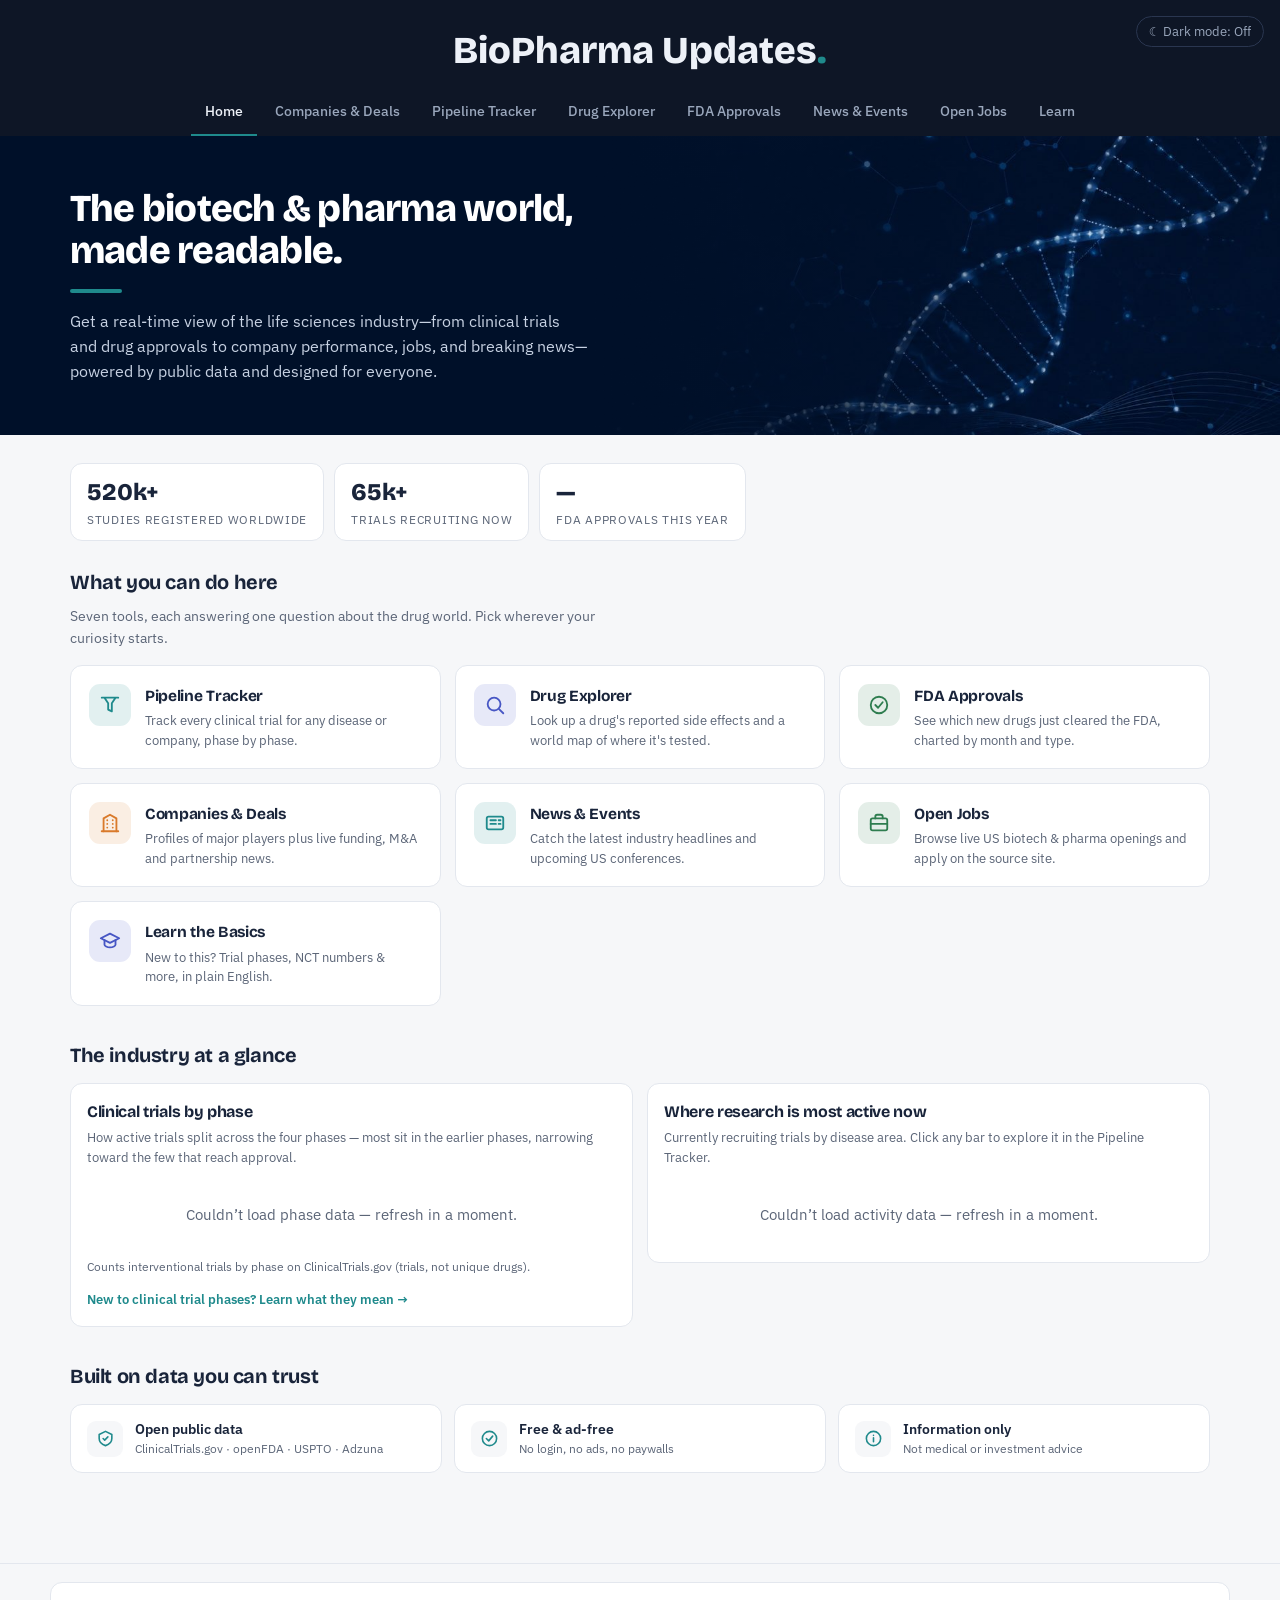
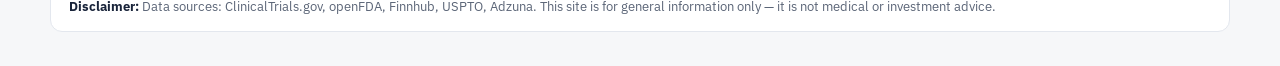
==== commit 365df3e4: "Revise hero2 subtitle for improved messaging Updated the hero2 subtitle for clarity and engagement." ====
--- a/index.html
+++ b/index.html
@@ -34,8 +34,8 @@
     <div class="wrap hero2-inner">
       <h1 class="hero2-title">The biotech &amp; pharma world,<br />made readable.</h1>
       <div class="hero2-rule"></div>
-      <p class="hero2-sub">Follow clinical trials, drug approvals, company performance, jobs and
-         industry news — all pulled live from open public data and organized for humans, not experts.</p>
+      <p class="hero2-sub">Get a real-time view of the life sciences industry—from clinical trials and drug approvals
+        to company performance, jobs, and breaking news—powered by public data and designed for everyone.</p>
     </div>
   </section>
 
--- a/styles.css
+++ b/styles.css
@@ -99,6 +99,8 @@
 
 /* ---------- Generic content blocks ---------- */
 main { padding: 40px 0 60px; }
+main.wrap { padding-top: 28px; padding-bottom: 60px; }
+main.wrap > :first-child { margin-top: 0; }
 .section-title { font-size: 20px; margin: 26px 0 12px; }
 
 .panel {
@@ -637,7 +639,7 @@
   .hero { padding: 22px 16px 28px; }
   .hero h1 { font-size: 22px; }
   .hero p { font-size: 14px; }
-  main { padding-top: 30px; }
+  main.wrap { padding-top: 20px; }
   .section-title { font-size: 18px; }
 }
 @media (max-width: 380px) {
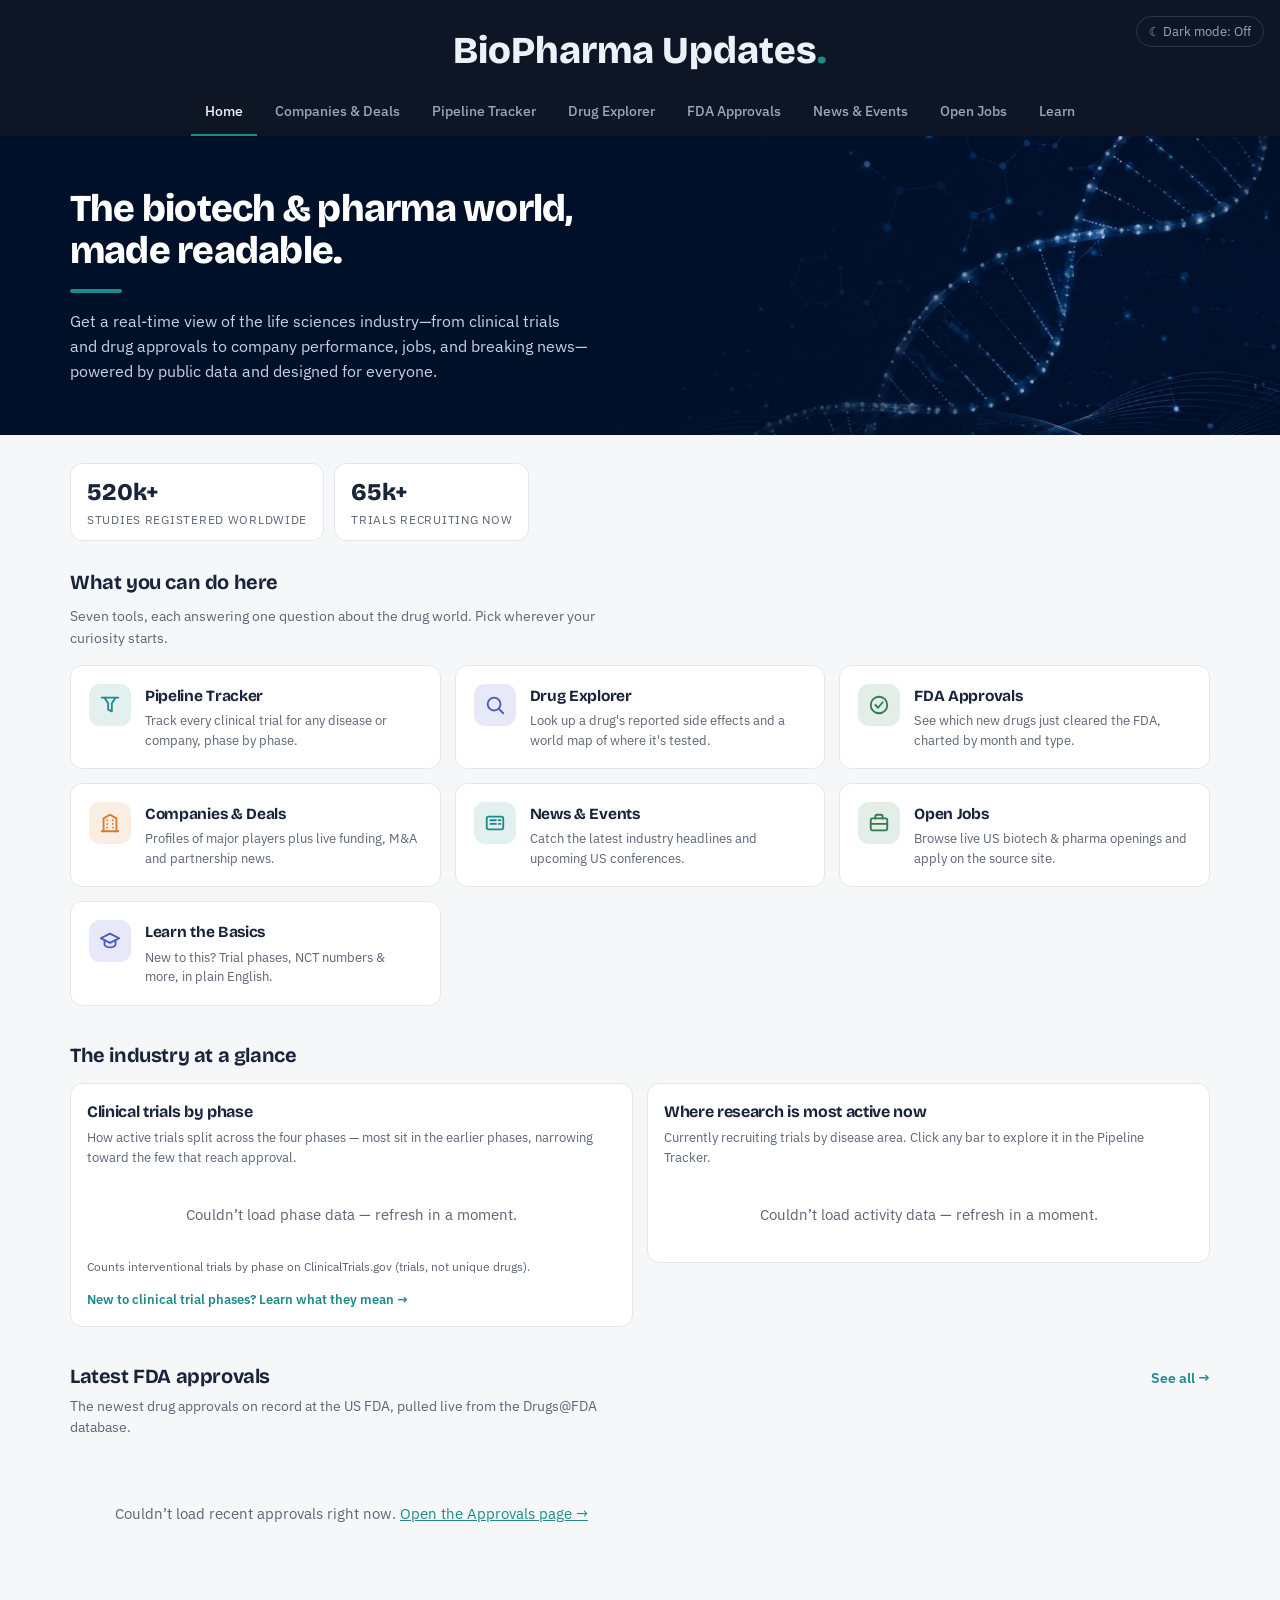
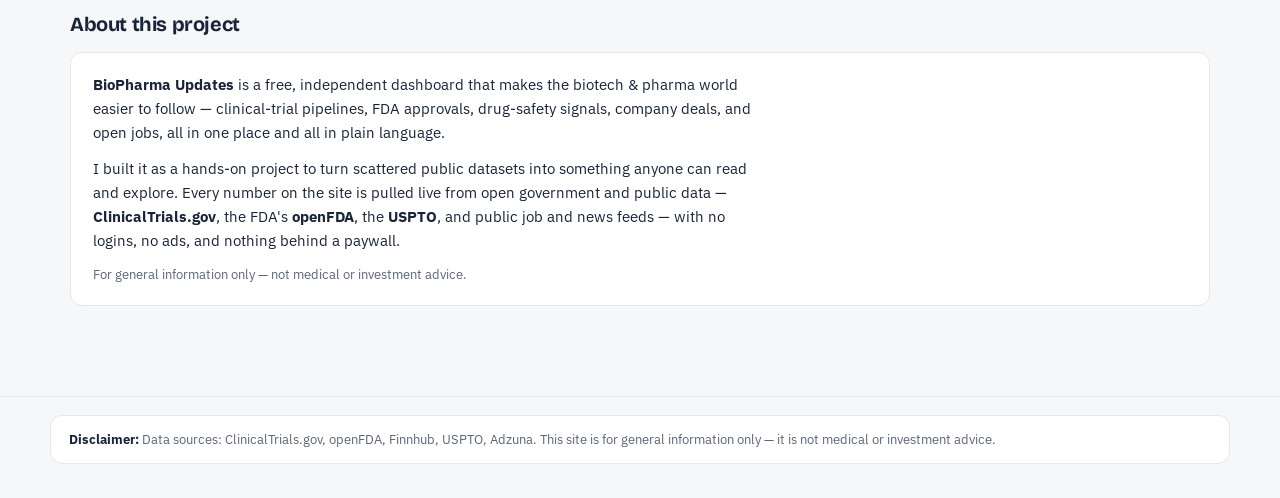
==== commit c956cdbe: "Add files via upload" ====
--- a/index.html
+++ b/index.html
@@ -3,8 +3,27 @@
 <head>
   <meta charset="UTF-8" />
   <meta name="viewport" content="width=device-width, initial-scale=1.0" />
-  <title>BioPharma Updates — Trials, Stocks & Drug Intelligence</title>
-  <meta name="description" content="Free dashboards for clinical trial pipelines, pharma stocks, FDA approvals, drug safety and jobs." />
+  <title>BioPharma Updates — Clinical Trials, FDA Approvals & Drug Intelligence</title>
+  <meta name="description" content="A free, live dashboard of the biotech & pharma world: clinical-trial pipelines, FDA approvals, drug safety data, company deals, and jobs — all from open public data." />
+
+  <!-- Favicon -->
+  <link rel="icon" href="favicon.ico" sizes="any" />
+  <link rel="icon" type="image/svg+xml" href="favicon.svg" />
+  <link rel="apple-touch-icon" href="icon-180.png" />
+
+  <!-- Open Graph (LinkedIn / Facebook link preview) -->
+  <meta property="og:type" content="website" />
+  <meta property="og:site_name" content="BioPharma Updates" />
+  <meta property="og:title" content="BioPharma Updates — the biotech & pharma world, made readable" />
+  <meta property="og:description" content="Live clinical-trial pipelines, FDA approvals, drug safety data, company deals, and jobs — all from open public data." />
+  <meta property="og:image" content="https://rentalasrinilayaa-tech.github.io/BioPharma/hero.jpg" />
+  <meta property="og:url" content="https://rentalasrinilayaa-tech.github.io/BioPharma/" />
+
+  <!-- Twitter / X card -->
+  <meta name="twitter:card" content="summary_large_image" />
+  <meta name="twitter:title" content="BioPharma Updates — the biotech & pharma world, made readable" />
+  <meta name="twitter:description" content="Live clinical-trial pipelines, FDA approvals, drug safety, deals, and jobs — from open public data." />
+  <meta name="twitter:image" content="https://rentalasrinilayaa-tech.github.io/BioPharma/hero.jpg" />
   <link rel="preconnect" href="https://fonts.googleapis.com" />
   <link rel="preconnect" href="https://fonts.gstatic.com" crossorigin />
   <link href="https://fonts.googleapis.com/css2?family=Bricolage+Grotesque:opsz,wght@12..96,400;12..96,600;12..96,800&family=IBM+Plex+Sans:wght@400;500;600&family=IBM+Plex+Mono:wght@400;500&display=swap" rel="stylesheet" />
@@ -114,21 +133,33 @@
       </div>
     </div>
 
-    <!-- TRUST STRIP -->
-    <h2 class="section-title" style="margin-top:34px">Built on data you can trust</h2>
-    <div class="trust">
-      <div class="trust-item">
-        <span class="trust-ic" aria-hidden="true"><svg viewBox="0 0 24 24" fill="none" stroke="currentColor" stroke-width="2" stroke-linecap="round" stroke-linejoin="round"><path d="M12 3l8 4v5c0 5-3.5 7.5-8 9-4.5-1.5-8-4-8-9V7z"/><path d="M9 12l2 2 4-4"/></svg></span>
-        <div><div class="trust-t">Open public data</div><div class="trust-d">ClinicalTrials.gov · openFDA · USPTO · Adzuna</div></div>
-      </div>
-      <div class="trust-item">
-        <span class="trust-ic" aria-hidden="true"><svg viewBox="0 0 24 24" fill="none" stroke="currentColor" stroke-width="2" stroke-linecap="round" stroke-linejoin="round"><circle cx="12" cy="12" r="9"/><path d="M8 12l3 3 5-6"/></svg></span>
-        <div><div class="trust-t">Free &amp; ad-free</div><div class="trust-d">No login, no ads, no paywalls</div></div>
-      </div>
-      <div class="trust-item">
-        <span class="trust-ic" aria-hidden="true"><svg viewBox="0 0 24 24" fill="none" stroke="currentColor" stroke-width="2" stroke-linecap="round" stroke-linejoin="round"><circle cx="12" cy="12" r="9"/><path d="M12 11v5M12 8h.01"/></svg></span>
-        <div><div class="trust-t">Information only</div><div class="trust-d">Not medical or investment advice</div></div>
-      </div>
+    <!-- LATEST FDA APPROVALS PREVIEW -->
+    <div class="sec-head" style="margin-top:34px">
+      <h2 class="section-title" style="margin:0">Latest FDA approvals</h2>
+      <a class="sec-link" href="approvals.html">See all →</a>
+    </div>
+    <p style="color:var(--muted);font-size:13.5px;margin:4px 0 14px;max-width:70ch">
+      The newest drug approvals on record at the US FDA, pulled live from the Drugs@FDA database.
+    </p>
+    <div id="apprPreview" class="grid cols-2"><div class="message"><div class="spinner"></div>Loading…</div></div>
+
+    <!-- ABOUT -->
+    <h2 class="section-title" style="margin-top:34px">About this project</h2>
+    <div class="about-card">
+      <p>
+        <strong>BioPharma Updates</strong> is a free, independent dashboard that makes the biotech &amp;
+        pharma world easier to follow — clinical-trial pipelines, FDA approvals, drug-safety signals,
+        company deals, and open jobs, all in one place and all in plain language.
+      </p>
+      <p>
+        I built it as a hands-on project to turn scattered public datasets into something anyone can
+        read and explore. Every number on the site is pulled live from open government and public
+        data — <strong>ClinicalTrials.gov</strong>, the FDA's <strong>openFDA</strong>, the
+        <strong>USPTO</strong>, and public job and news feeds — with no logins, no ads, and nothing behind a paywall.
+      </p>
+      <p class="about-note">
+        For general information only — not medical or investment advice.
+      </p>
     </div>
   </main>
 
@@ -168,8 +199,12 @@
           encodeURIComponent(`submissions.submission_status:"AP" AND submissions.submission_status_date:[${year}0101 TO ${year}1231]`) + "&limit=1";
         const r = await fetch(url); const d = await r.json();
         const total = d.meta && d.meta.results && d.meta.results.total;
-        document.getElementById("statApprovals").textContent = total ? total.toLocaleString() : "—";
-      } catch (e) { document.getElementById("statApprovals").textContent = "—"; }
+        if (total) { document.getElementById("statApprovals").textContent = total.toLocaleString(); }
+        else { const c = document.getElementById("statApprovals").closest(".stat"); if (c) c.style.display = "none"; }
+      } catch (e) {
+        const card = document.getElementById("statApprovals").closest(".stat");
+        if (card) card.style.display = "none";
+      }
     })();
 
     (async () => {
@@ -229,6 +264,37 @@
         }).join("");
       } catch (e) { el.innerHTML = '<p class="message" style="padding:20px">Couldn\u2019t load activity data — refresh in a moment.</p>'; }
     })();
+
+    /* ---------- Latest FDA approvals preview ---------- */
+    (async () => {
+      const el = document.getElementById("apprPreview");
+      function classify(appNo){ if(/^BLA/i.test(appNo))return{l:"Biologic",c:"biologic"}; if(/^ANDA/i.test(appNo))return{l:"Generic",c:"generic"}; if(/^NDA/i.test(appNo))return{l:"Brand-name",c:"brand"}; return{l:"Other",c:"other"}; }
+      function fmt(d){ if(!d||d.length!==8)return""; const M=["Jan","Feb","Mar","Apr","May","Jun","Jul","Aug","Sep","Oct","Nov","Dec"]; return M[+d.slice(4,6)-1]+" "+(+d.slice(6,8))+", "+d.slice(0,4); }
+      try {
+        const yr = new Date().getFullYear(), start = yr - 1;
+        const search = `submissions.submission_type:"ORIG" AND submissions.submission_status:"AP" AND submissions.submission_status_date:[${start}0101 TO ${yr}1231]`;
+        const url = "https://api.fda.gov/drug/drugsfda.json?search=" + encodeURIComponent(search) + "&sort=submissions.submission_status_date:desc&limit=30";
+        const r = await fetch(url); if (!r.ok) throw new Error("http"); const d = await r.json();
+        const seen = new Set(); const items = [];
+        for (const res of (d.results || [])) {
+          const sub = (res.submissions||[]).find(x=>x.submission_type==="ORIG"&&x.submission_status==="AP"&&x.submission_status_date);
+          const prod = res.products && res.products[0];
+          if (!sub || !prod) continue;
+          const appNo = res.application_number || ""; if (seen.has(appNo)) continue; seen.add(appNo);
+          items.push({ brand: prod.brand_name || "Unnamed", sponsor: res.sponsor_name || "", date: sub.submission_status_date, t: classify(appNo) });
+          if (items.length === 4) break;
+        }
+        if (!items.length) throw new Error("none");
+        el.innerHTML = items.map((a) => `
+          <a class="appr-prev" href="approvals.html">
+            <div class="appr-prev-top"><span class="appr-prev-name">${esc(a.brand)}</span><span class="appr-type ${a.t.c}">${a.t.l}</span></div>
+            <div class="appr-prev-meta">${esc(a.sponsor)}</div>
+            <div class="appr-prev-date">Approved ${esc(fmt(a.date))}</div>
+          </a>`).join("");
+      } catch (e) {
+        el.innerHTML = '<p class="message">Couldn\u2019t load recent approvals right now. <a href="approvals.html">Open the Approvals page →</a></p>';
+      }
+    })();
   </script>
 </body>
-</html>
+</html>
--- a/styles.css
+++ b/styles.css
@@ -660,3 +660,23 @@
   font-weight: 700;
   color: var(--ink);
 }
+/* ============ Homepage: section header, FDA preview, About ============ */
+.sec-head { display: flex; align-items: baseline; justify-content: space-between; gap: 12px; }
+.sec-link { font-size: 13.5px; font-weight: 600; color: var(--p2); text-decoration: none; white-space: nowrap; }
+.sec-link:hover { text-decoration: underline; }
+
+.appr-prev {
+  display: block; background: var(--surface); border: 1px solid var(--line);
+  border-left: 3px solid var(--p2); border-radius: 10px; padding: 14px 16px;
+  text-decoration: none; color: var(--ink); transition: transform 0.12s ease, box-shadow 0.12s ease;
+}
+.appr-prev:hover { transform: translateY(-2px); box-shadow: 0 6px 18px rgba(14,22,38,0.08); }
+.appr-prev-top { display: flex; align-items: flex-start; justify-content: space-between; gap: 10px; }
+.appr-prev-name { font-weight: 600; font-size: 14px; }
+.appr-prev-meta { color: var(--muted); font-size: 12.5px; margin-top: 3px; }
+.appr-prev-date { color: var(--p4); font-size: 12px; font-weight: 600; margin-top: 6px; }
+
+.about-card { background: var(--surface); border: 1px solid var(--line); border-radius: var(--radius); padding: 20px 22px; }
+.about-card p { font-size: 14.5px; line-height: 1.65; margin: 0 0 12px; max-width: 75ch; }
+.about-card p:last-child { margin-bottom: 0; }
+.about-note { color: var(--muted); font-size: 12.5px !important; }
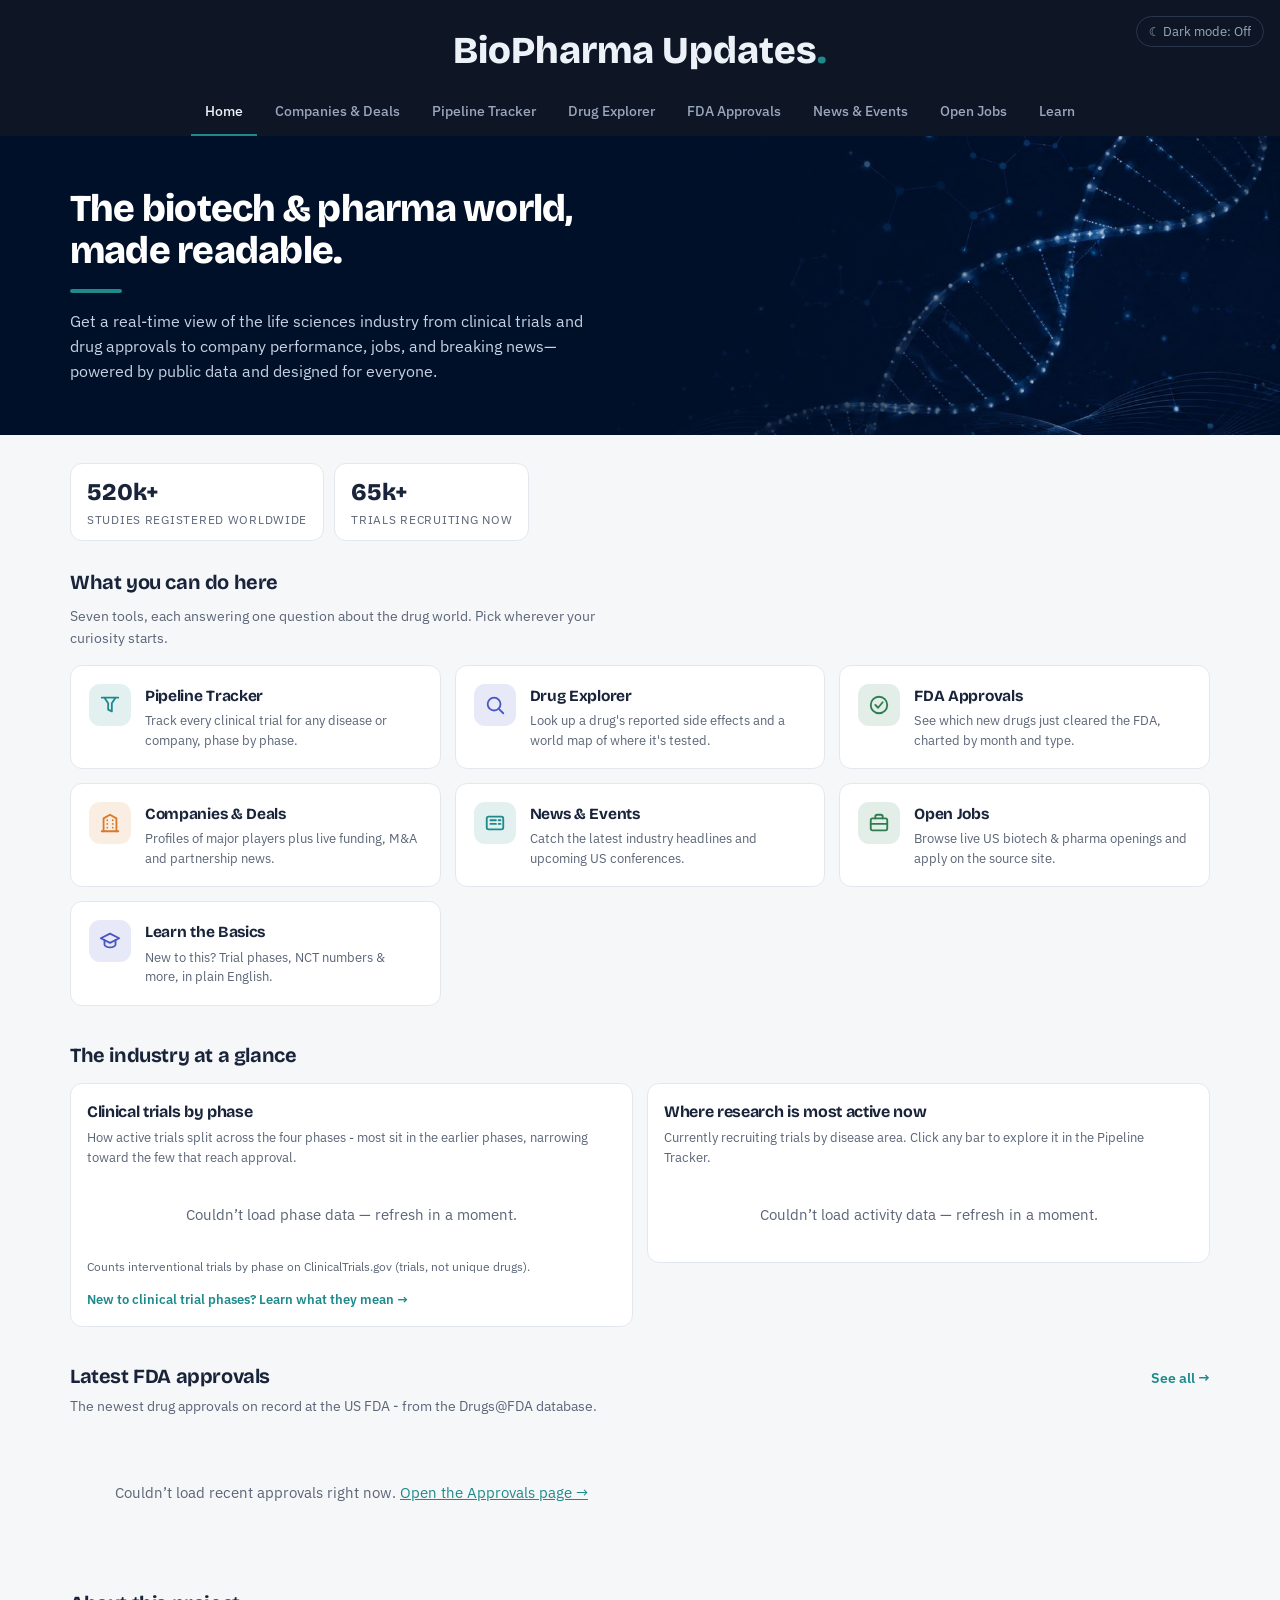
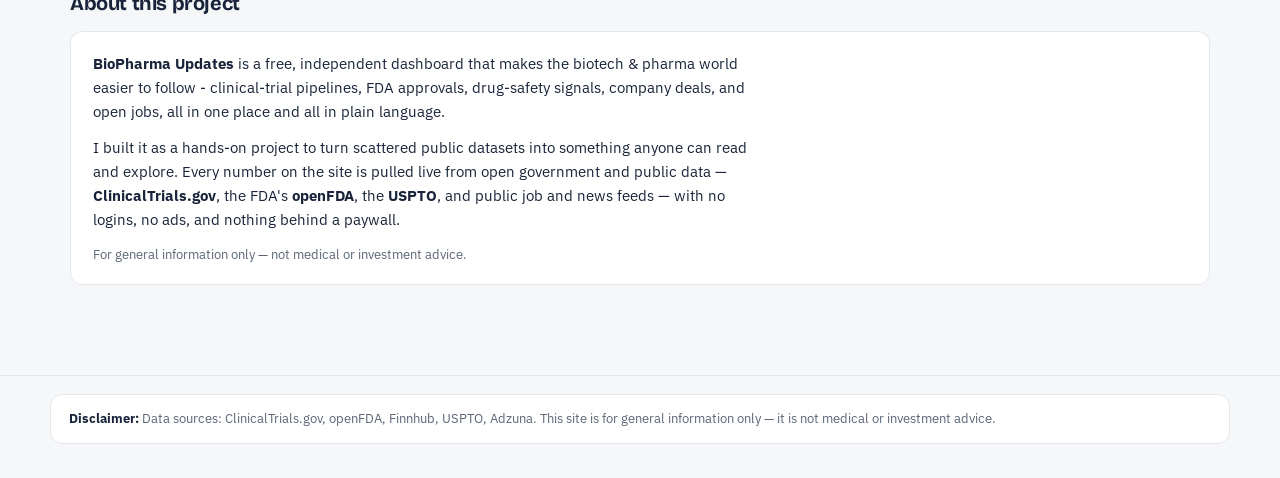
==== commit feda02f6: "Refactor meta tags for title and descriptions Updated various meta tags for improved SEO and consist" ====
--- a/index.html
+++ b/index.html
@@ -3,8 +3,8 @@
 <head>
   <meta charset="UTF-8" />
   <meta name="viewport" content="width=device-width, initial-scale=1.0" />
-  <title>BioPharma Updates — Clinical Trials, FDA Approvals & Drug Intelligence</title>
-  <meta name="description" content="A free, live dashboard of the biotech & pharma world: clinical-trial pipelines, FDA approvals, drug safety data, company deals, and jobs — all from open public data." />
+  <title>BioPharma Updates - Clinical Trials, FDA Approvals & Drug Intelligence</title>
+  <meta name="description" content="A free, live dashboard of the biotech & pharma world: clinical-trial pipelines, FDA approvals, drug safety data, company deals, and jobs - all from open public data." />
 
   <!-- Favicon -->
   <link rel="icon" href="favicon.ico" sizes="any" />
@@ -15,14 +15,14 @@
   <meta property="og:type" content="website" />
   <meta property="og:site_name" content="BioPharma Updates" />
   <meta property="og:title" content="BioPharma Updates — the biotech & pharma world, made readable" />
-  <meta property="og:description" content="Live clinical-trial pipelines, FDA approvals, drug safety data, company deals, and jobs — all from open public data." />
+  <meta property="og:description" content="Live clinical-trial pipelines, FDA approvals, drug safety data, company deals, and jobs - all from open public data." />
   <meta property="og:image" content="https://rentalasrinilayaa-tech.github.io/BioPharma/hero.jpg" />
   <meta property="og:url" content="https://rentalasrinilayaa-tech.github.io/BioPharma/" />
 
   <!-- Twitter / X card -->
   <meta name="twitter:card" content="summary_large_image" />
   <meta name="twitter:title" content="BioPharma Updates — the biotech & pharma world, made readable" />
-  <meta name="twitter:description" content="Live clinical-trial pipelines, FDA approvals, drug safety, deals, and jobs — from open public data." />
+  <meta name="twitter:description" content="Live clinical-trial pipelines, FDA approvals, drug safety, deals, and jobs - from open public data." />
   <meta name="twitter:image" content="https://rentalasrinilayaa-tech.github.io/BioPharma/hero.jpg" />
   <link rel="preconnect" href="https://fonts.googleapis.com" />
   <link rel="preconnect" href="https://fonts.gstatic.com" crossorigin />
@@ -53,7 +53,7 @@
     <div class="wrap hero2-inner">
       <h1 class="hero2-title">The biotech &amp; pharma world,<br />made readable.</h1>
       <div class="hero2-rule"></div>
-      <p class="hero2-sub">Get a real-time view of the life sciences industry—from clinical trials and drug approvals
+      <p class="hero2-sub">Get a real-time view of the life sciences industry from clinical trials and drug approvals
         to company performance, jobs, and breaking news—powered by public data and designed for everyone.</p>
     </div>
   </section>
@@ -115,7 +115,7 @@
       <div class="panel">
         <h3 style="font-size:16px;margin-bottom:4px">Clinical trials by phase</h3>
         <p style="color:var(--muted);font-size:13px;margin-bottom:14px">
-          How active trials split across the four phases — most sit in the earlier phases,
+          How active trials split across the four phases - most sit in the earlier phases,
           narrowing toward the few that reach approval.
         </p>
         <div id="funnel"><div class="message"><div class="spinner"></div>Loading…</div></div>
@@ -139,7 +139,7 @@
       <a class="sec-link" href="approvals.html">See all →</a>
     </div>
     <p style="color:var(--muted);font-size:13.5px;margin:4px 0 14px;max-width:70ch">
-      The newest drug approvals on record at the US FDA, pulled live from the Drugs@FDA database.
+      The newest drug approvals on record at the US FDA - from the Drugs@FDA database.
     </p>
     <div id="apprPreview" class="grid cols-2"><div class="message"><div class="spinner"></div>Loading…</div></div>
 
@@ -148,7 +148,7 @@
     <div class="about-card">
       <p>
         <strong>BioPharma Updates</strong> is a free, independent dashboard that makes the biotech &amp;
-        pharma world easier to follow — clinical-trial pipelines, FDA approvals, drug-safety signals,
+        pharma world easier to follow - clinical-trial pipelines, FDA approvals, drug-safety signals,
         company deals, and open jobs, all in one place and all in plain language.
       </p>
       <p>
@@ -297,4 +297,4 @@
     })();
   </script>
 </body>
-</html>+</html>
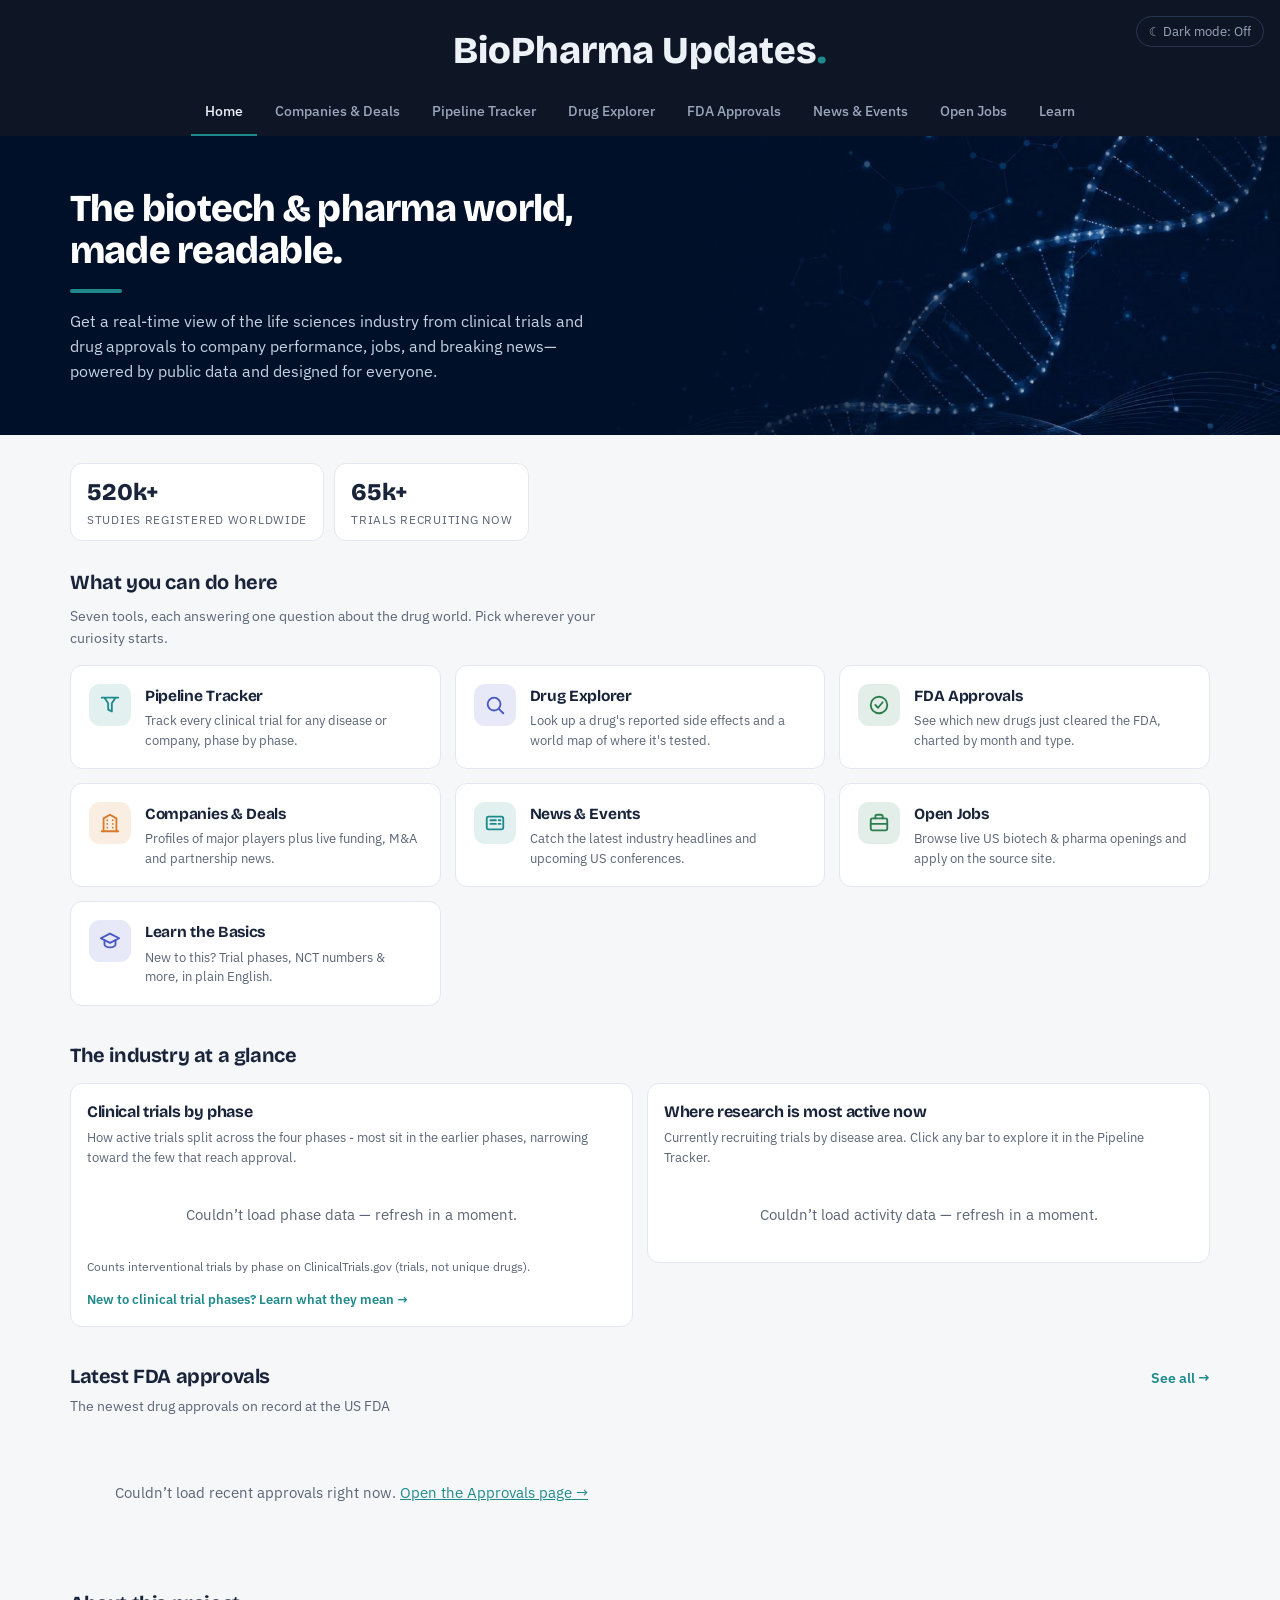
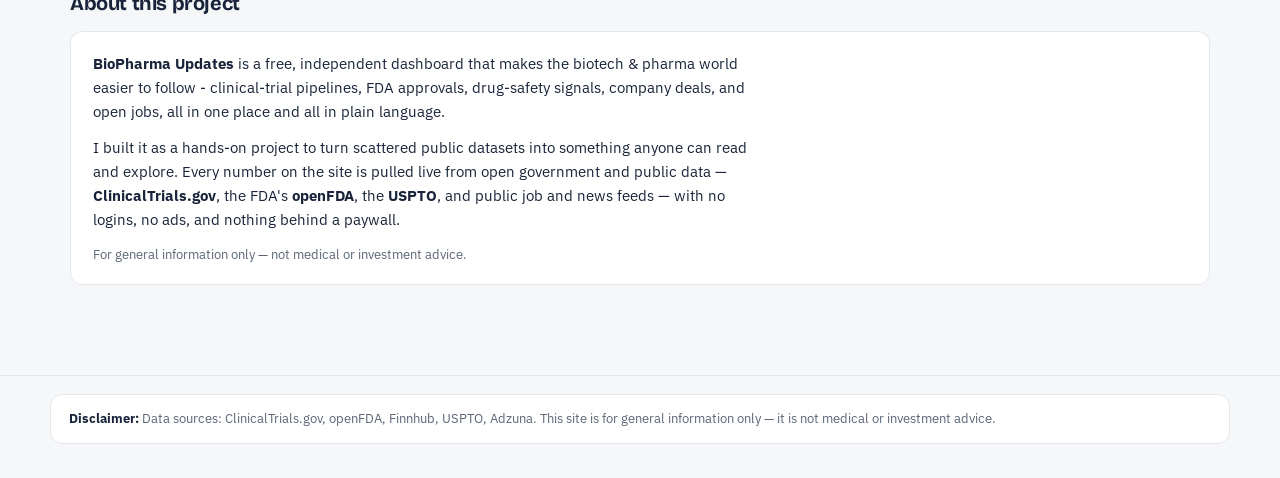
==== commit 56167f59: "Update FDA approvals description for clarity Removed redundant text from the FDA approvals descripti" ====
--- a/index.html
+++ b/index.html
@@ -139,7 +139,7 @@
       <a class="sec-link" href="approvals.html">See all →</a>
     </div>
     <p style="color:var(--muted);font-size:13.5px;margin:4px 0 14px;max-width:70ch">
-      The newest drug approvals on record at the US FDA - from the Drugs@FDA database.
+      The newest drug approvals on record at the US FDA
     </p>
     <div id="apprPreview" class="grid cols-2"><div class="message"><div class="spinner"></div>Loading…</div></div>
 
